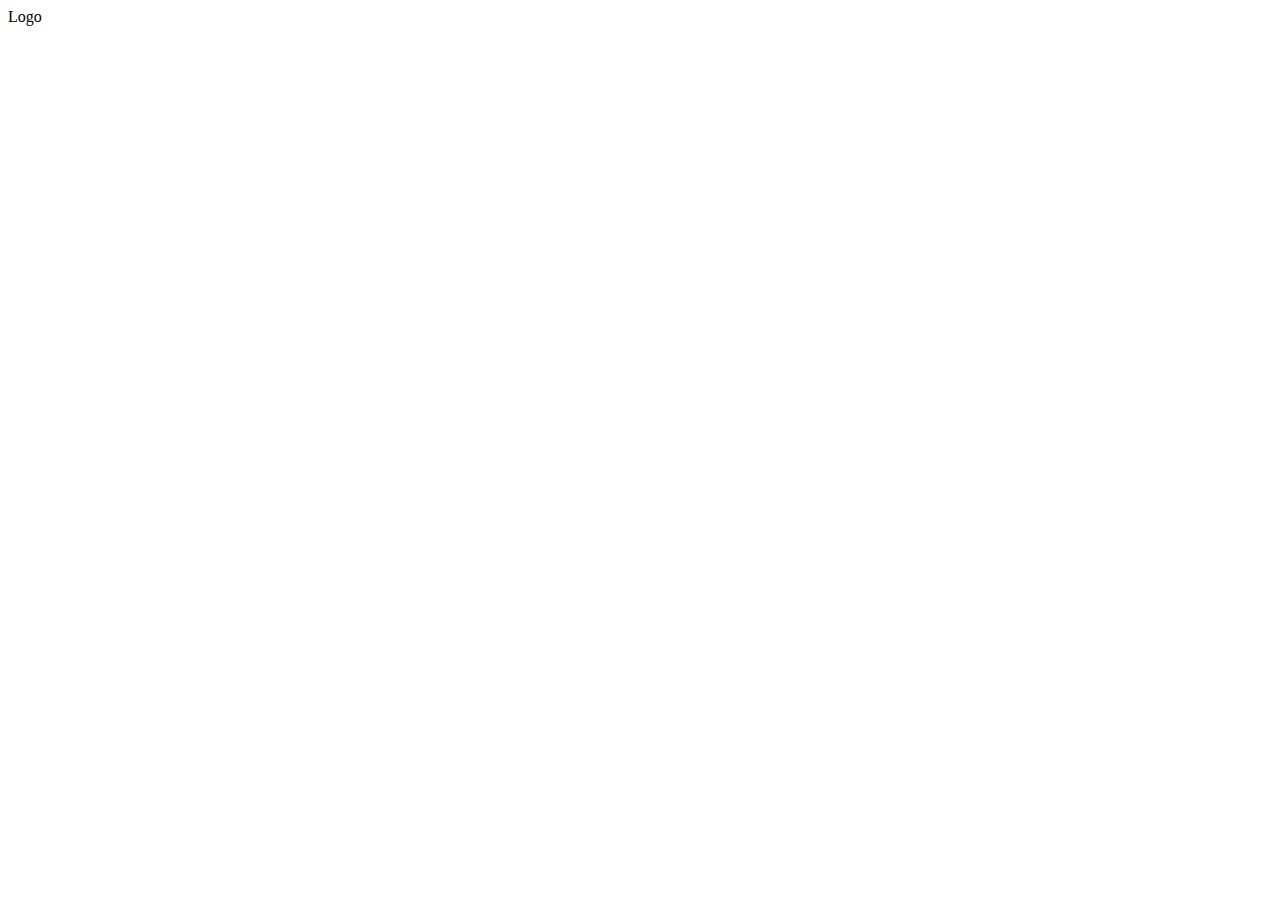
==== index.html @ 71d2db94 "first commit" ====
<!DOCTYPE html>
<html lang="en">
  <head>
    <meta charset="UTF-8" />
    <meta name="viewport" content="width=device-width, initial-scale=1.0" />
    <title>Space</title>
    <link rel="stylesheet" href="style.css" />
  </head>
  <body>
    <main>
      <nav><div>Logo</div></nav>
    </main>
  </body>
  <footer></footer>
</html>
---- style.css ----
* {
  padding: 0;
  box-sizing: border-box;
}
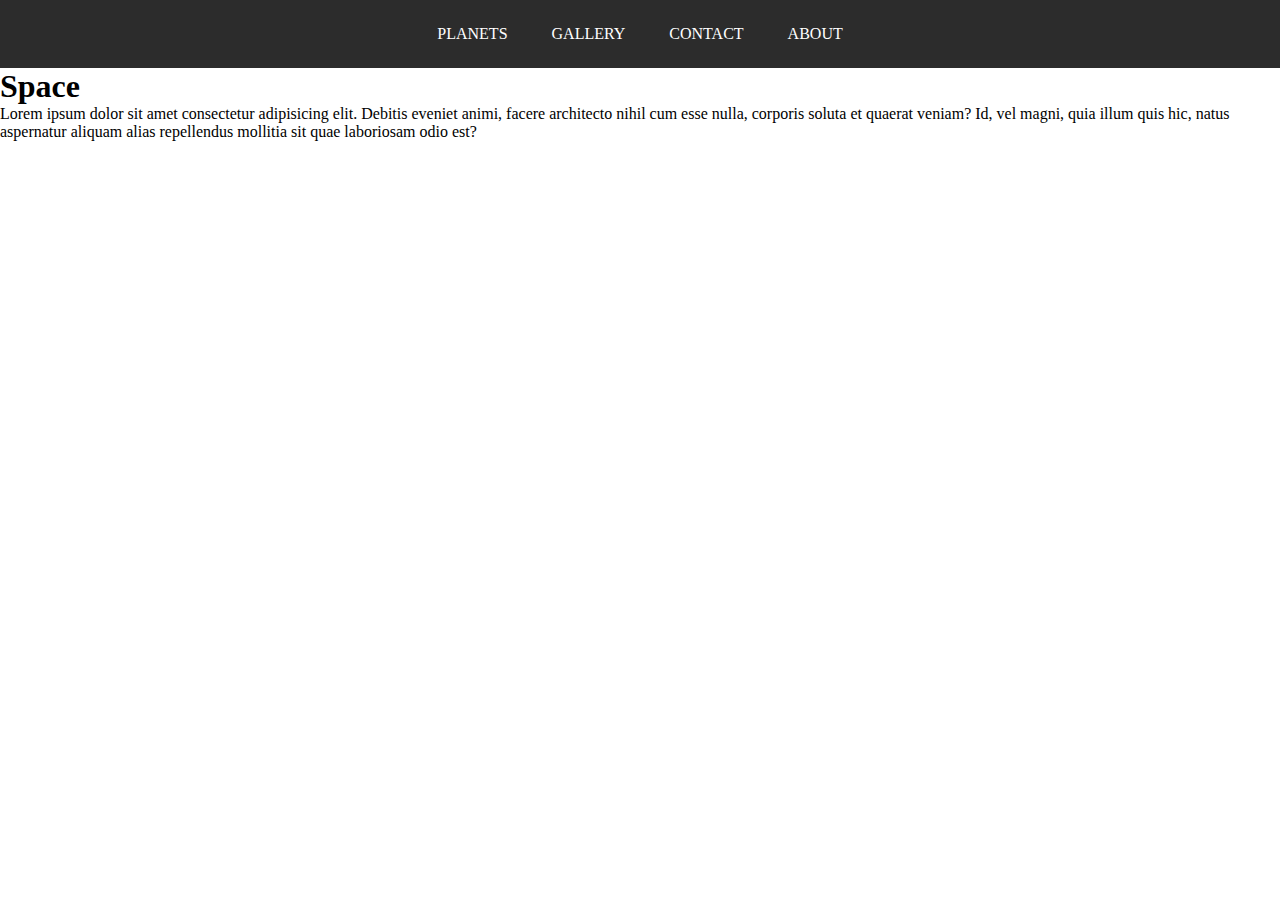
==== commit 7da9330c: "updates" ====
--- a/index.html
+++ b/index.html
@@ -7,8 +7,23 @@
     <link rel="stylesheet" href="style.css" />
   </head>
   <body>
+    <nav class="navbar">
+      <ul>
+        <li><a href="">Planets</a></li>
+        <li><a href="">Gallery</a></li>
+        <li><a href="">Contact</a></li>
+        <li><a href="">About</a></li>
+      </ul>
+    </nav>
+
     <main>
-      <nav><div>Logo</div></nav>
+      <h1>Space</h1>
+      <p>
+        Lorem ipsum dolor sit amet consectetur adipisicing elit. Debitis eveniet
+        animi, facere architecto nihil cum esse nulla, corporis soluta et
+        quaerat veniam? Id, vel magni, quia illum quis hic, natus aspernatur
+        aliquam alias repellendus mollitia sit quae laboriosam odio est?
+      </p>
     </main>
   </body>
   <footer></footer>
--- a/style.css
+++ b/style.css
@@ -1,4 +1,29 @@
 * {
   padding: 0;
+  margin: 0;
   box-sizing: border-box;
 }
+
+.navbar ul {
+  list-style-type: none;
+  background-color: rgb(44, 44, 44);
+  text-align: center;
+}
+
+.navbar a {
+  color: white;
+  text-decoration: none;
+  width: 100%;
+  display: block;
+  padding: 25px 20px;
+  text-align: center;
+  text-transform: uppercase;
+}
+
+.navbar li {
+  display: inline-block;
+}
+
+.navbar a:hover {
+  background-color: lawngreen;
+}
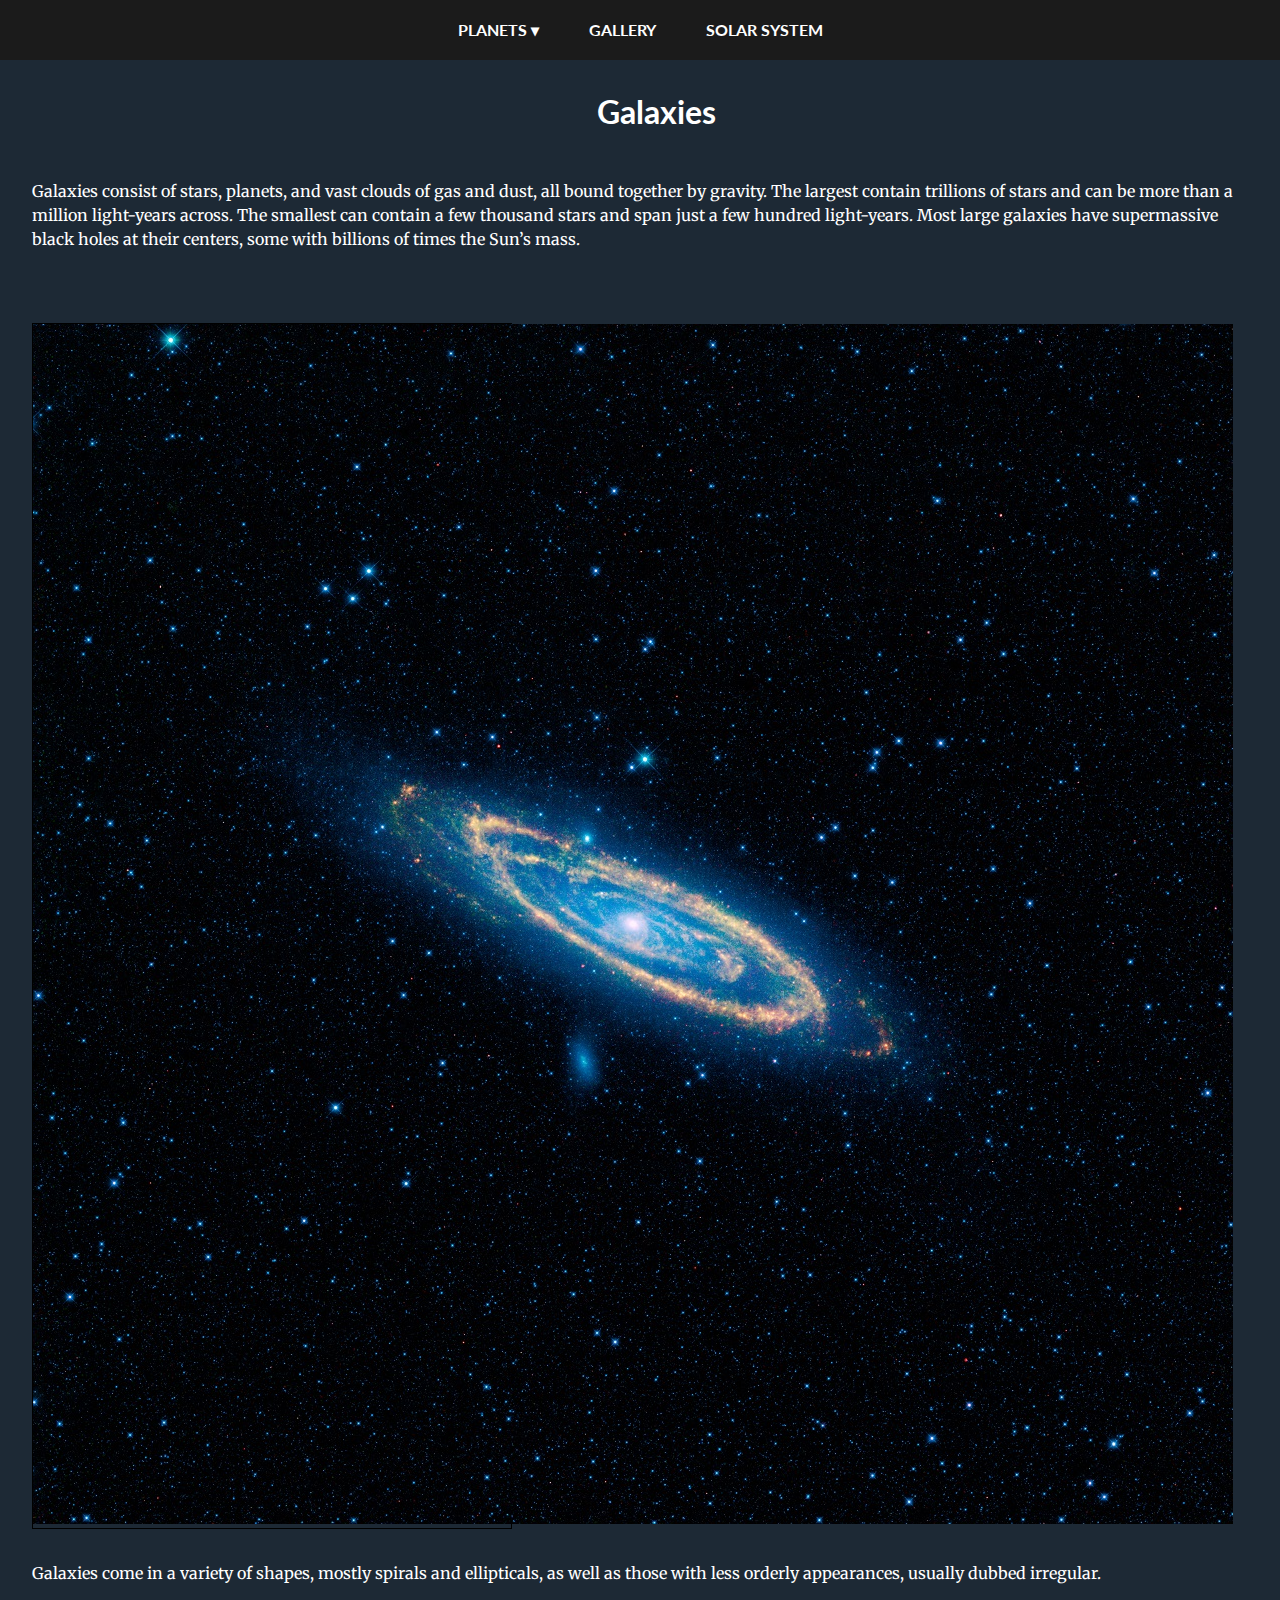
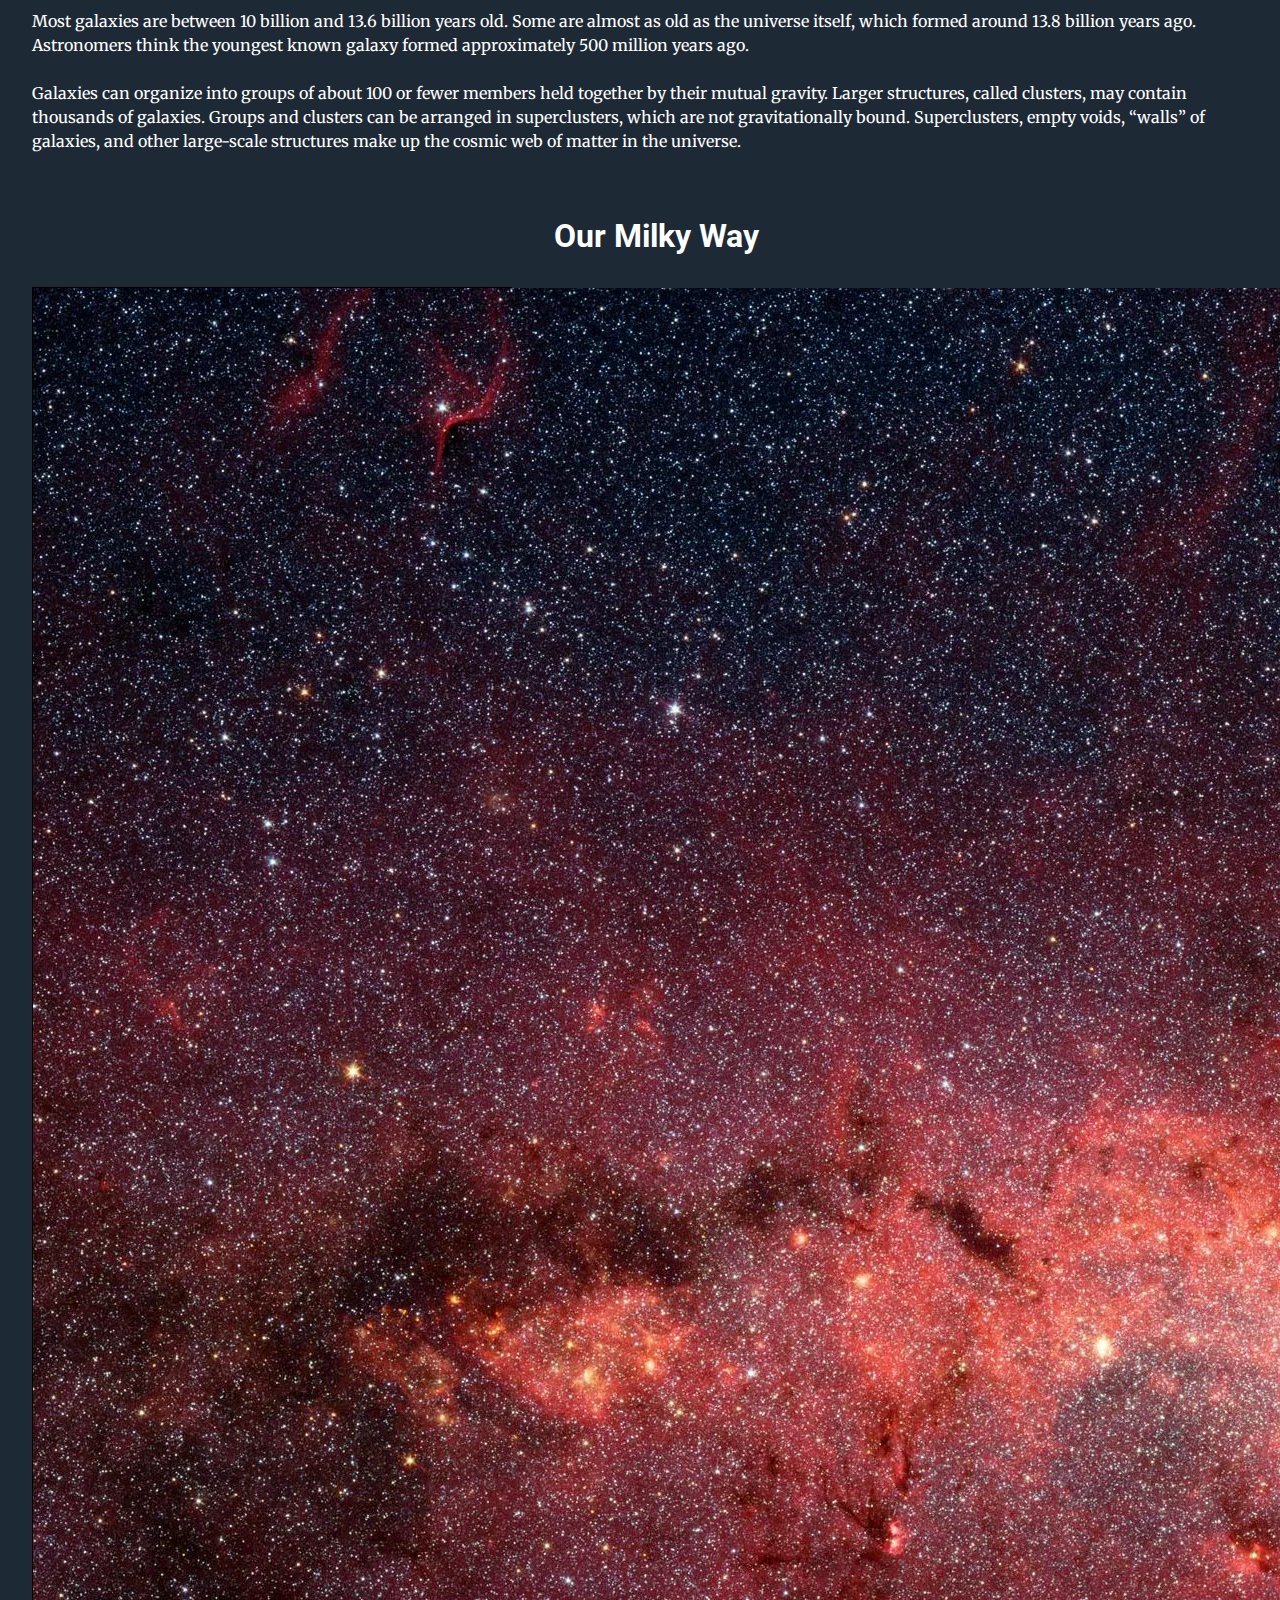
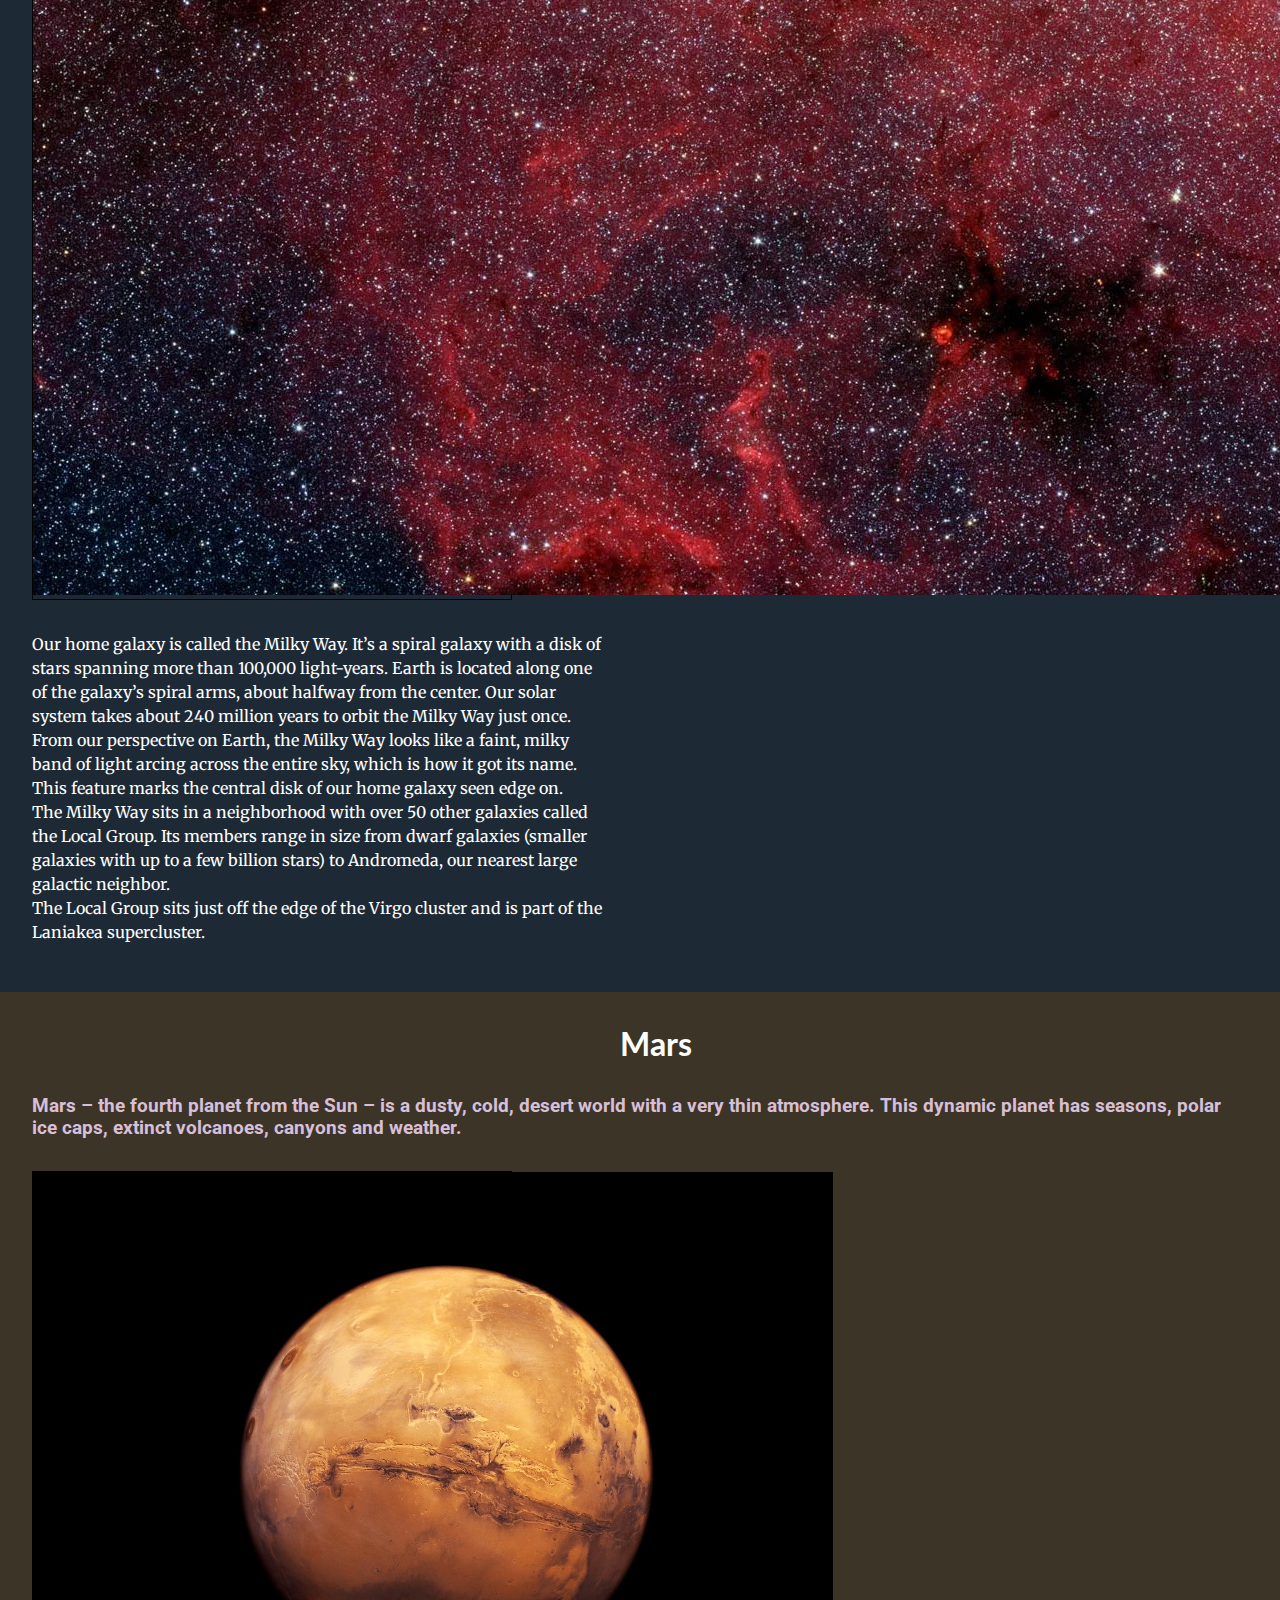
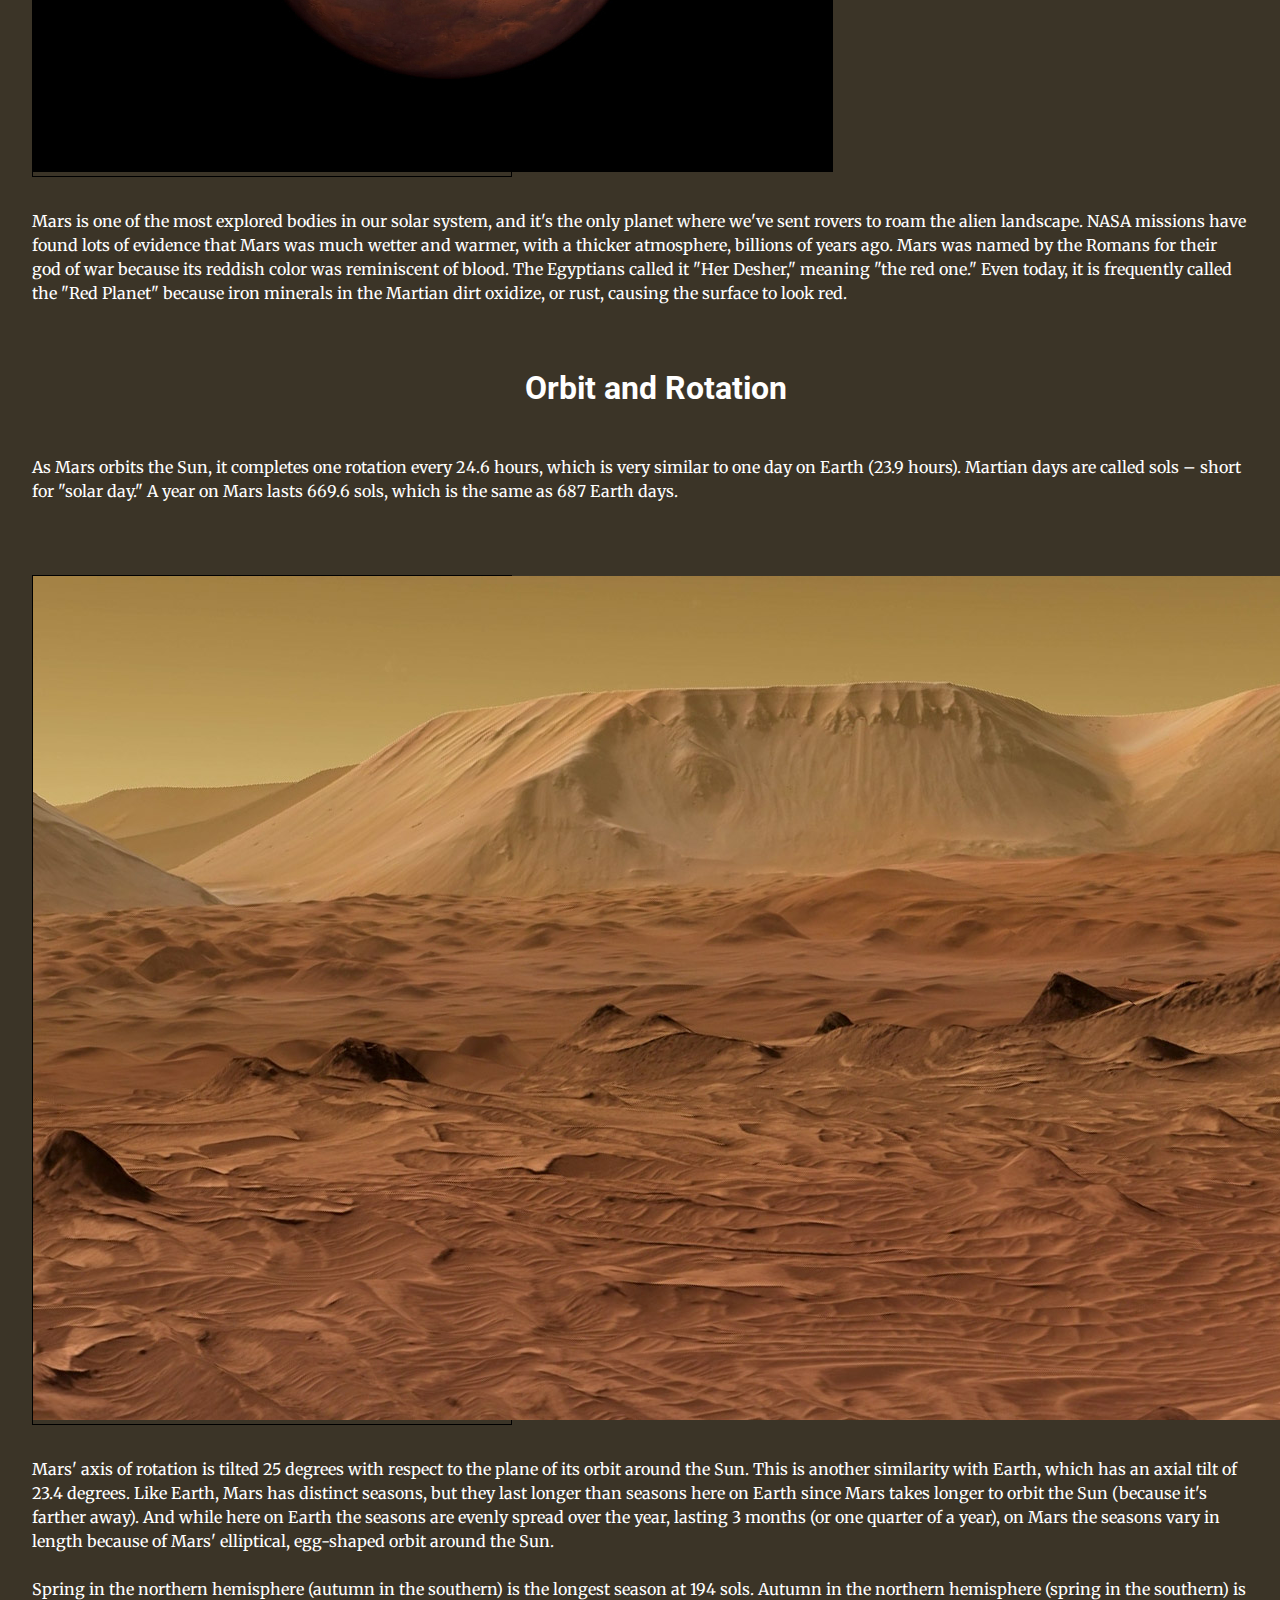
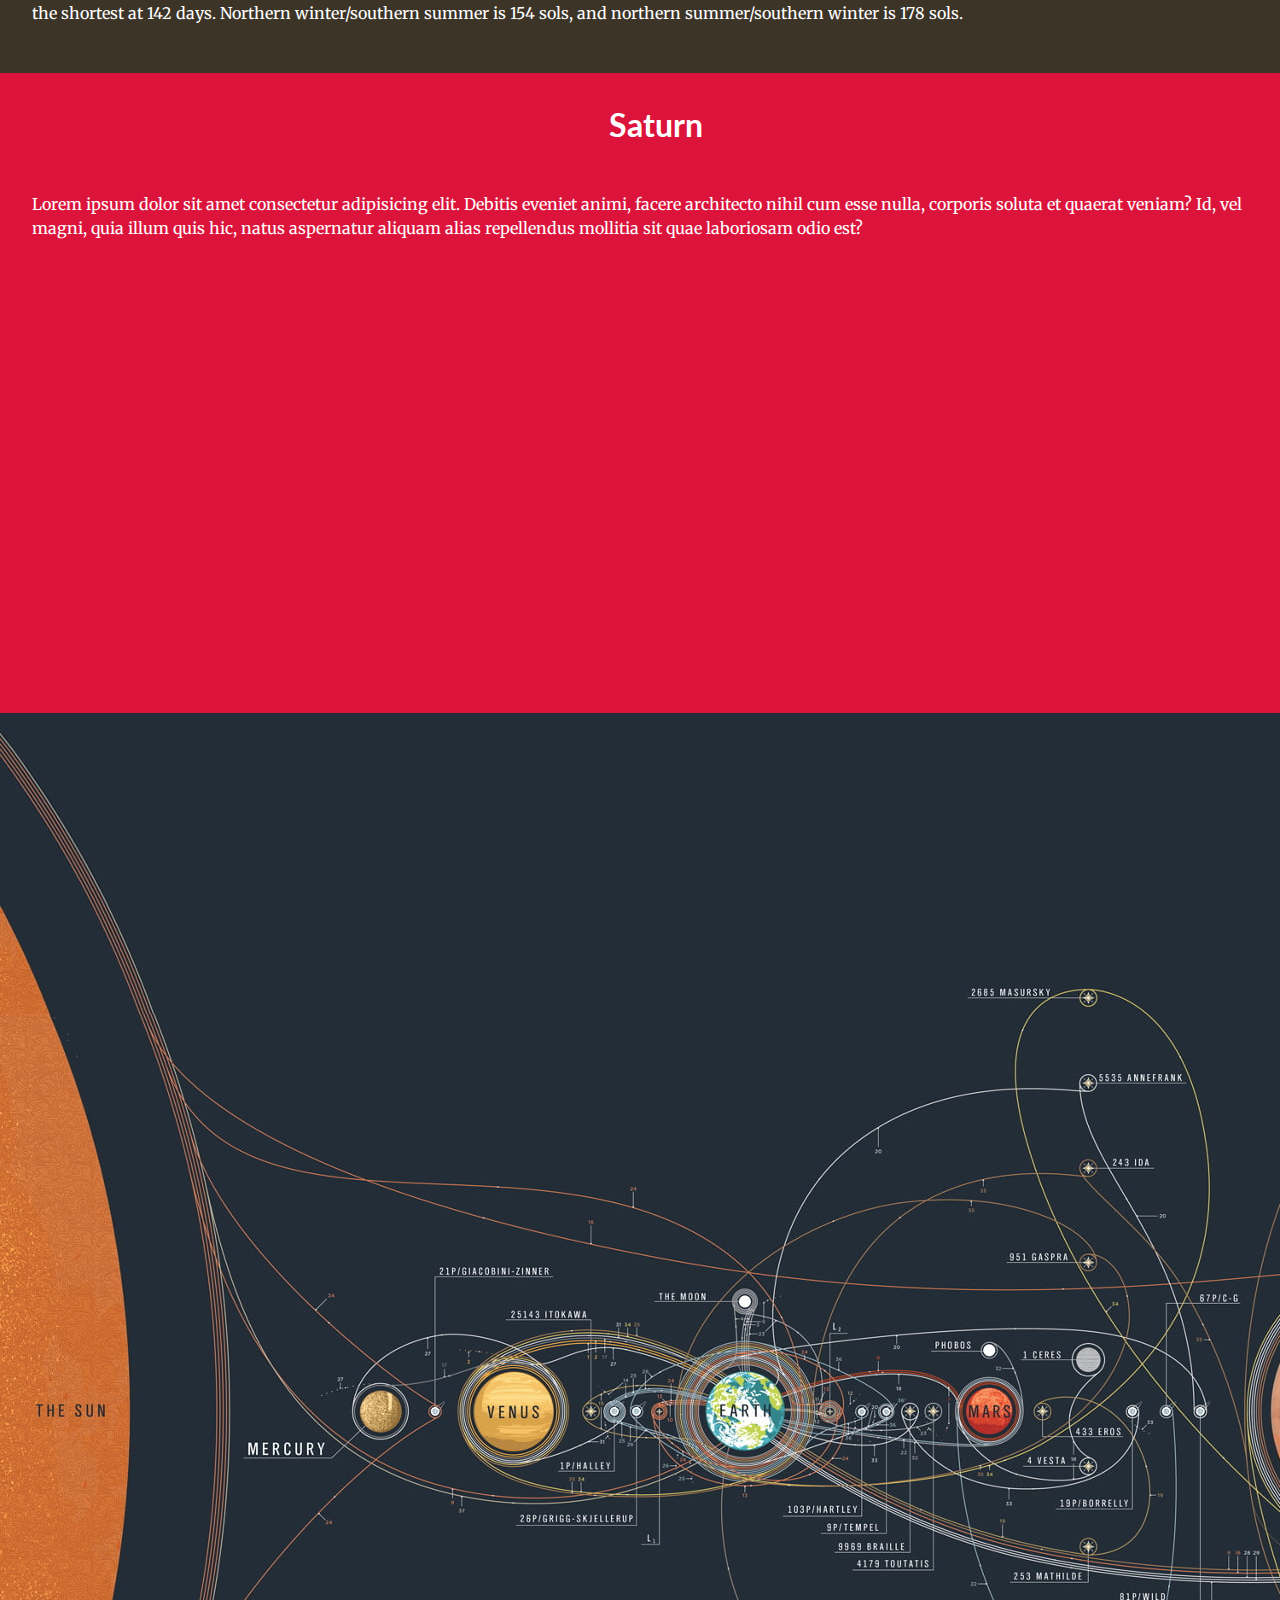
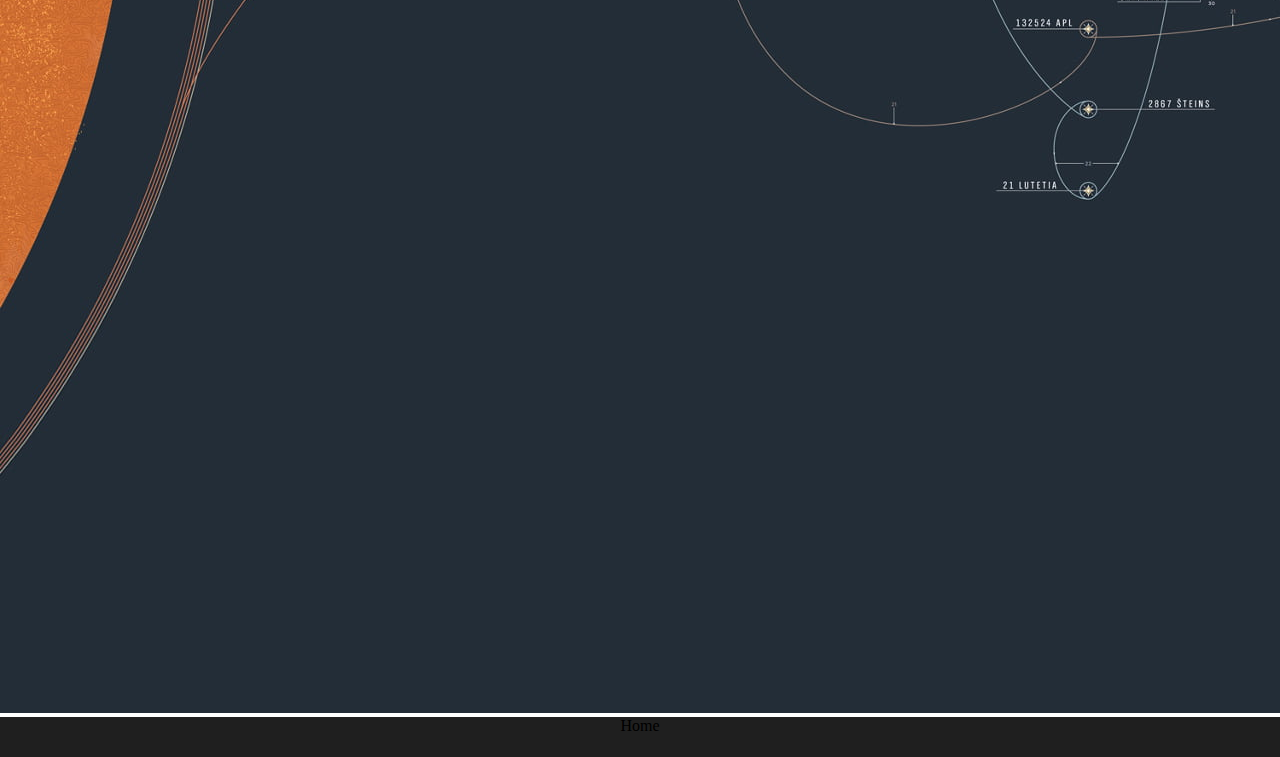
==== commit bba0628c: "big update" ====
--- a/index.html
+++ b/index.html
@@ -4,27 +4,172 @@
     <meta charset="UTF-8" />
     <meta name="viewport" content="width=device-width, initial-scale=1.0" />
     <title>Space</title>
+    <link
+      rel="icon"
+      type="image/x-icon"
+      href="/images/icons8-ringed-planet-32.png"
+    />
+    <link rel="preconnect" href="https://fonts.googleapis.com" />
+    <link rel="preconnect" href="https://fonts.gstatic.com" crossorigin />
+    <link
+      href="https://fonts.googleapis.com/css2?family=Lato:wght@700&display=swap"
+      rel="stylesheet"
+    />
+    <link rel="preconnect" href="https://fonts.googleapis.com" />
+    <link rel="preconnect" href="https://fonts.gstatic.com" crossorigin />
+    <link
+      href="https://fonts.googleapis.com/css2?family=Merriweather&display=swap"
+      rel="stylesheet"
+    />
+    <link rel="preconnect" href="https://fonts.googleapis.com" />
+    <link rel="preconnect" href="https://fonts.gstatic.com" crossorigin />
+    <link
+      href="https://fonts.googleapis.com/css2?family=Roboto:wght@400;700&display=swap"
+      rel="stylesheet"
+    />
     <link rel="stylesheet" href="style.css" />
   </head>
   <body>
-    <nav class="navbar">
-      <ul>
-        <li><a href="">Planets</a></li>
-        <li><a href="">Gallery</a></li>
-        <li><a href="">Contact</a></li>
-        <li><a href="">About</a></li>
-      </ul>
-    </nav>
+    <main>
+      <nav>
+        <ul>
+          <li>
+            <a href="#">PLANETS ▾</a>
+            <ul class="dropdown">
+              <li><a href="#front">Mars</a></li>
+              <li><a href="#saturn">Saturn</a></li>
+              <li><a href="#">Neptune</a></li>
+              <li><a href="#">Jupiter</a></li>
+            </ul>
+          </li>
+          <li><a href="gallery.html">GALLERY</a></li>
+          <li><a href="#solar">SOLAR SYSTEM</a></li>
+        </ul>
+      </nav>
 
-    <main>
-      <h1>Space</h1>
-      <p>
-        Lorem ipsum dolor sit amet consectetur adipisicing elit. Debitis eveniet
-        animi, facere architecto nihil cum esse nulla, corporis soluta et
-        quaerat veniam? Id, vel magni, quia illum quis hic, natus aspernatur
-        aliquam alias repellendus mollitia sit quae laboriosam odio est?
-      </p>
+      <section id="front">
+        <h1>Galaxies</h1>
+        <div class="galaxies">
+          <p>
+            Galaxies consist of stars, planets, and vast clouds of gas and dust,
+            all bound together by gravity. The largest contain trillions of
+            stars and can be more than a million light-years across. The
+            smallest can contain a few thousand stars and span just a few
+            hundred light-years. Most large galaxies have supermassive black
+            holes at their centers, some with billions of times the Sun’s
+            mass.<br /><br />
+          </p>
+
+          <div class="smallpictures">
+            <img src="./images/galaxy2.jpg" alt="galaxy" />
+          </div>
+          <p>
+            Galaxies come in a variety of shapes, mostly spirals and
+            ellipticals, as well as those with less orderly appearances, usually
+            dubbed irregular.
+            <br /><br />
+            Most galaxies are between 10 billion and 13.6 billion years old.
+            Some are almost as old as the universe itself, which formed around
+            13.8 billion years ago. Astronomers think the youngest known galaxy
+            formed approximately 500 million years ago.<br /><br />
+            Galaxies can organize into groups of about 100 or fewer members held
+            together by their mutual gravity. Larger structures, called
+            clusters, may contain thousands of galaxies. Groups and clusters can
+            be arranged in superclusters, which are not gravitationally bound.
+            Superclusters, empty voids, “walls” of galaxies, and other
+            large-scale structures make up the cosmic web of matter in the
+            universe.
+          </p>
+          <h2>Our Milky Way</h2>
+          <div class="smallpictures">
+            <img src="./images/milkyway.jpeg" alt="milkyway" />
+          </div>
+          <div class="milkyway">
+            <p>
+              Our home galaxy is called the Milky Way. It’s a spiral galaxy with
+              a disk of stars spanning more than 100,000 light-years. Earth is
+              located along one of the galaxy’s spiral arms, about halfway from
+              the center. Our solar system takes about 240 million years to
+              orbit the Milky Way just once.<br />From our perspective on Earth,
+              the Milky Way looks like a faint, milky band of light arcing
+              across the entire sky, which is how it got its name. This feature
+              marks the central disk of our home galaxy seen edge on. <br />The
+              Milky Way sits in a neighborhood with over 50 other galaxies
+              called the Local Group. Its members range in size from dwarf
+              galaxies (smaller galaxies with up to a few billion stars) to
+              Andromeda, our nearest large galactic neighbor. <br />The Local
+              Group sits just off the edge of the Virgo cluster and is part of
+              the Laniakea supercluster.
+            </p>
+          </div>
+        </div>
+      </section>
+      <section id="mars">
+        <h1>Mars</h1>
+        <h3>
+          <span id="marsspan">
+            Mars – the fourth planet from the Sun – is a dusty, cold, desert
+            world with a very thin atmosphere. This dynamic planet has seasons,
+            polar ice caps, extinct volcanoes, canyons and weather.</span
+          >
+        </h3>
+        <div class="smallpictures">
+          <img src="./images/mars2.jpg" alt="planet mars" />
+        </div>
+        <p>
+          Mars is one of the most explored bodies in our solar system, and it's
+          the only planet where we've sent rovers to roam the alien landscape.
+          NASA missions have found lots of evidence that Mars was much wetter
+          and warmer, with a thicker atmosphere, billions of years ago. Mars was
+          named by the Romans for their god of war because its reddish color was
+          reminiscent of blood. The Egyptians called it "Her Desher," meaning
+          "the red one." Even today, it is frequently called the "Red Planet"
+          because iron minerals in the Martian dirt oxidize, or rust, causing
+          the surface to look red.
+        </p>
+
+        <h2>Orbit and Rotation</h2>
+        <p>
+          As Mars orbits the Sun, it completes one rotation every 24.6 hours,
+          which is very similar to one day on Earth (23.9 hours). Martian days
+          are called sols – short for "solar day." A year on Mars lasts 669.6
+          sols, which is the same as 687 Earth days. <br /><br />
+        </p>
+
+        <div class="smallpictures">
+          <img src="./images/mars.jpg" alt="mars" />
+        </div>
+        <p>
+          Mars' axis of rotation is tilted 25 degrees with respect to the plane
+          of its orbit around the Sun. This is another similarity with Earth,
+          which has an axial tilt of 23.4 degrees. Like Earth, Mars has distinct
+          seasons, but they last longer than seasons here on Earth since Mars
+          takes longer to orbit the Sun (because it's farther away). And while
+          here on Earth the seasons are evenly spread over the year, lasting 3
+          months (or one quarter of a year), on Mars the seasons vary in length
+          because of Mars' elliptical, egg-shaped orbit around the Sun.
+          <br /><br />Spring in the northern hemisphere (autumn in the southern)
+          is the longest season at 194 sols. Autumn in the northern hemisphere
+          (spring in the southern) is the shortest at 142 days. Northern
+          winter/southern summer is 154 sols, and northern summer/southern
+          winter is 178 sols.
+        </p>
+      </section>
+      <section id="saturn">
+        <h1>Saturn</h1>
+        <p>
+          Lorem ipsum dolor sit amet consectetur adipisicing elit. Debitis
+          eveniet animi, facere architecto nihil cum esse nulla, corporis soluta
+          et quaerat veniam? Id, vel magni, quia illum quis hic, natus
+          aspernatur aliquam alias repellendus mollitia sit quae laboriosam odio
+          est?
+        </p>
+      </section>
+
+      <section id="solar">
+        <img src="./images/solar-system.jpg" alt="solar system" />
+      </section>
     </main>
   </body>
-  <footer></footer>
+  <footer>Home</footer>
 </html>
--- a/style.css
+++ b/style.css
@@ -4,26 +4,207 @@
   box-sizing: border-box;
 }
 
-.navbar ul {
-  list-style-type: none;
-  background-color: rgb(44, 44, 44);
-  text-align: center;
-}
-
-.navbar a {
+body {
+  min-height: 100svh;
+  max-width: 100%;
+}
+
+main {
+  display: flex;
+  flex-direction: column;
+}
+
+h1 {
   color: white;
+  padding: 2rem 0 2rem 2rem;
+  font-family: "Lato", sans-serif;
+  font-weight: 700;
+  font-style: normal;
+  font-size: 2rem;
+  text-align: center;
+}
+
+h2 {
+  color: white;
+  padding: 1rem 0 2rem 2rem;
+  font-family: "Roboto", serif;
+  font-weight: 700;
+  font-style: normal;
+  font-size: 2rem;
+  text-align: center;
+}
+
+h3 {
+  padding: 0 2rem 2rem 2rem;
+  font-family: "Roboto", serif;
+  font-weight: 700;
+  font-style: normal;
+  color: rgb(180, 207, 207);
+}
+
+p {
+  color: white;
+  padding: 1rem 2rem 3rem 2rem;
+  font-family: "Merriweather", serif;
+  font-weight: 400;
+  font-style: normal;
+  font-size: 1rem;
+
+  line-height: 1.5rem;
+  /* max-width: 90vw; */
+}
+
+.smallpictures {
+  margin: 0rem 2rem 1rem 2rem;
+  border: 1px solid black;
+  max-width: 30em;
+}
+
+.gallery-img {
+  margin-bottom: 1rem;
+  margin-inline: auto;
+  max-width: 20em;
+  border-radius: 5px;
+}
+
+#gallery-css {
+  /* margin: 0rem 2rem 1rem 2rem; */
+  background-color: rgb(21, 51, 65);
+  display: flex;
+  flex-direction: column;
+  justify-content: center;
+}
+
+/* -- CLASS PARAGRAPHS -- */
+
+.galaxies {
+  /* margin: 0rem 2rem 1rem 2rem; */
+
+  width: 100%;
+  height: auto;
+}
+
+.milkyway {
+  max-width: 40em;
+}
+
+/* -- NAVIGATION BAR -- */
+
+ul {
+  list-style: none;
+  display: flex;
+  /* flex-wrap: wrap; */
+  justify-content: center;
+  background: #1b1b1b;
+}
+
+ul li {
+  display: block;
+  /* justify-content: center;
+  flex-direction: row; */
+  position: relative;
+}
+
+ul li a {
+  display: block;
+  padding: 20px 25px;
+  color: #fff;
   text-decoration: none;
-  width: 100%;
-  display: block;
-  padding: 25px 20px;
-  text-align: center;
-  text-transform: uppercase;
-}
-
-.navbar li {
-  display: inline-block;
-}
-
-.navbar a:hover {
-  background-color: lawngreen;
-}
+  text-align: center;
+  font-size: 1rem;
+  font-family: "Lato", sans-serif;
+  font-weight: 700;
+  font-style: normal;
+}
+
+ul li ul.dropdown li {
+  display: block;
+}
+
+ul li ul.dropdown {
+  width: 100%;
+  background: #1b1b1b;
+  position: absolute;
+  z-index: 999;
+  display: none;
+}
+
+ul li a:hover {
+  background: #833f42;
+}
+
+ul li:hover ul.dropdown {
+  display: block;
+}
+
+/* -- SECTIONS -- */
+
+#front {
+  /* background-image: url("images/pexels-rajesh.jpg"); */
+  background-color: rgb(29, 41, 53);
+  min-height: 55rem;
+  /* width: 100%; */
+  background-position: center;
+  background-size: cover;
+  background-repeat: no-repeat;
+}
+
+#mars {
+  min-height: 50em;
+
+  /* background-image: url("images/abstract-geometric.jpg");
+  background-position: center center;
+  background-size: cover;
+  background-repeat: repeat; */
+
+  /* background-size: cover; */
+  background-color: rgb(59, 52, 39);
+}
+
+#saturn {
+  min-height: 40rem;
+  background-color: crimson;
+}
+
+#gallery {
+  min-height: 50em;
+
+  /* background-image: url("images/abstract-geometric.jpg");
+  background-position: center center;
+  background-size: cover;
+  background-repeat: repeat; */
+
+  /* background-size: cover; */
+  background-color: rgb(21, 51, 65);
+}
+
+#orbit {
+  margin: 2rem 0 0 0;
+}
+
+/* #solar {
+  width: 100%;
+  height: 100%;
+} */
+
+/* img {
+  width: 100%;
+  height: auto;
+  vertical-align: bottom;
+} */
+
+#marsspan {
+  color: thistle;
+}
+
+#rotation {
+  color: rgb(39, 39, 39);
+}
+
+footer {
+  margin-top: auto;
+  width: 100%;
+  height: 2.5rem;
+  background-color: rgb(31, 31, 31);
+  text-align: center;
+}
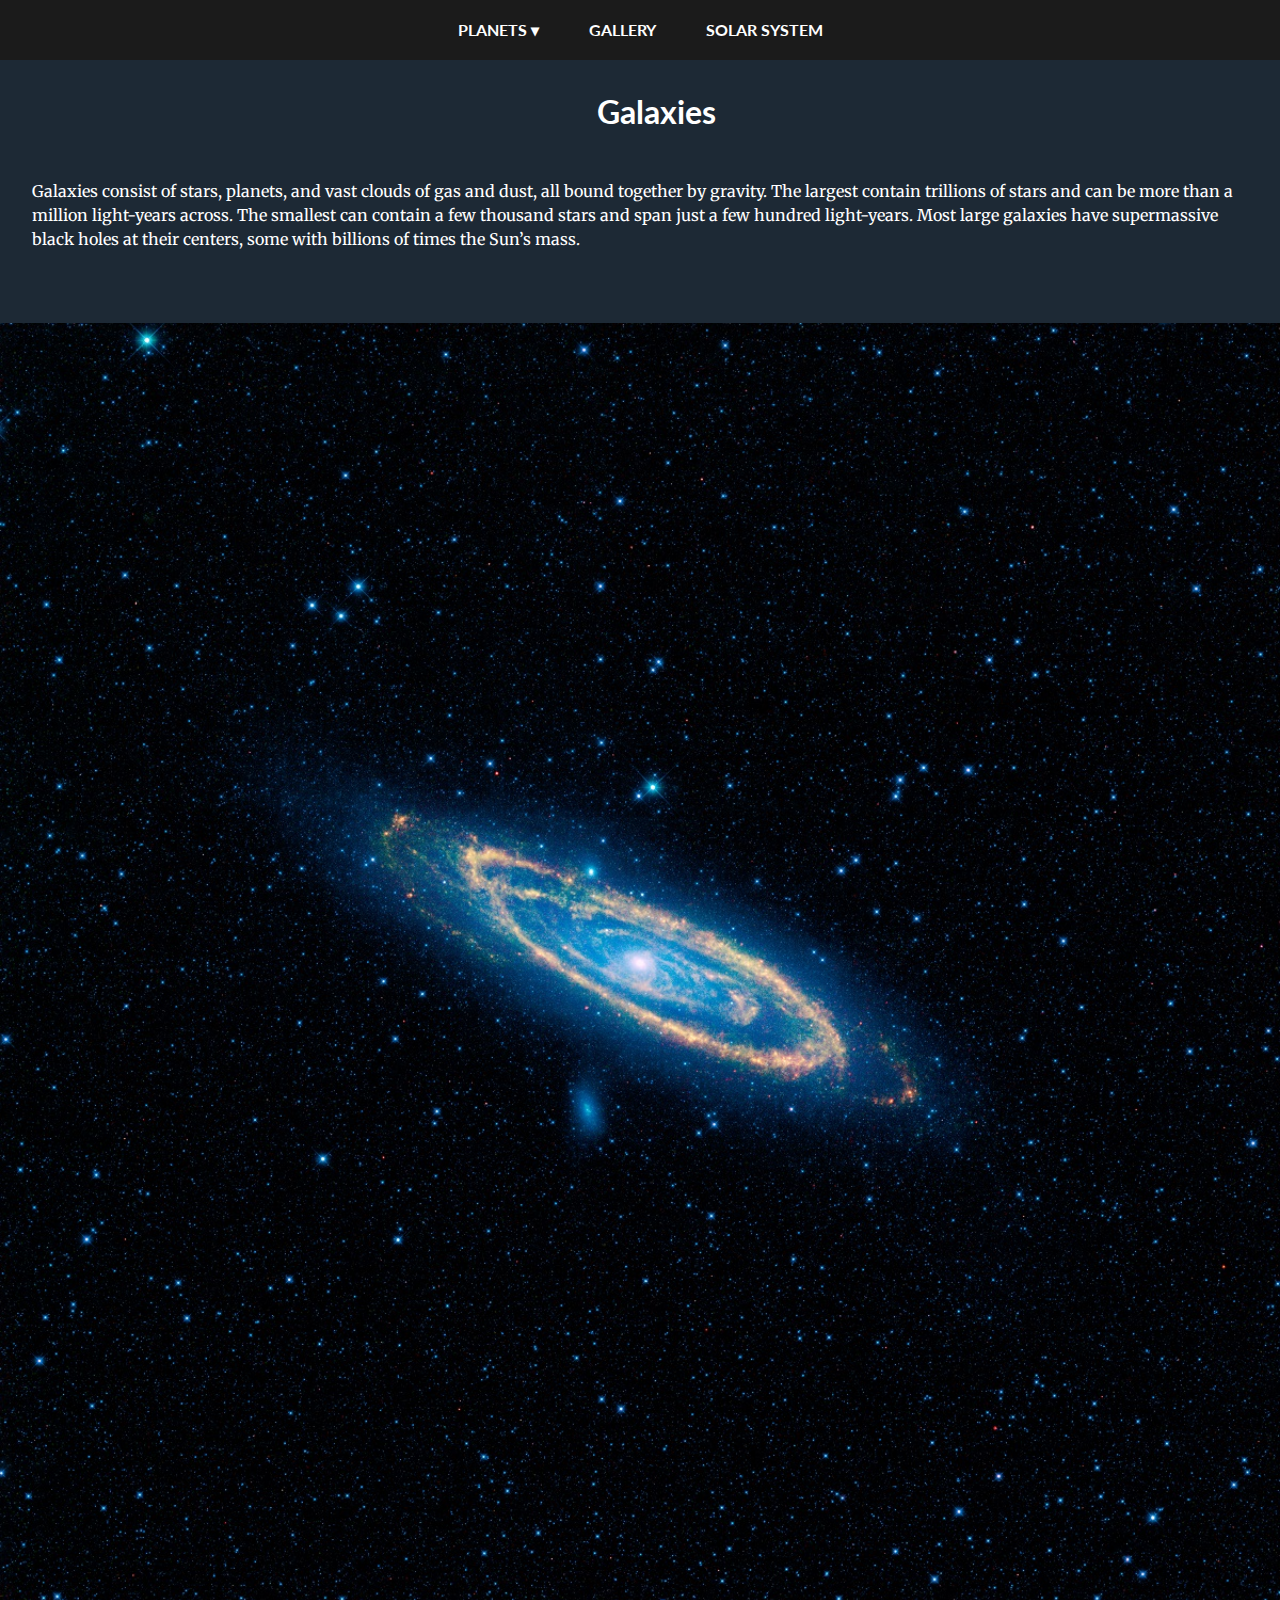
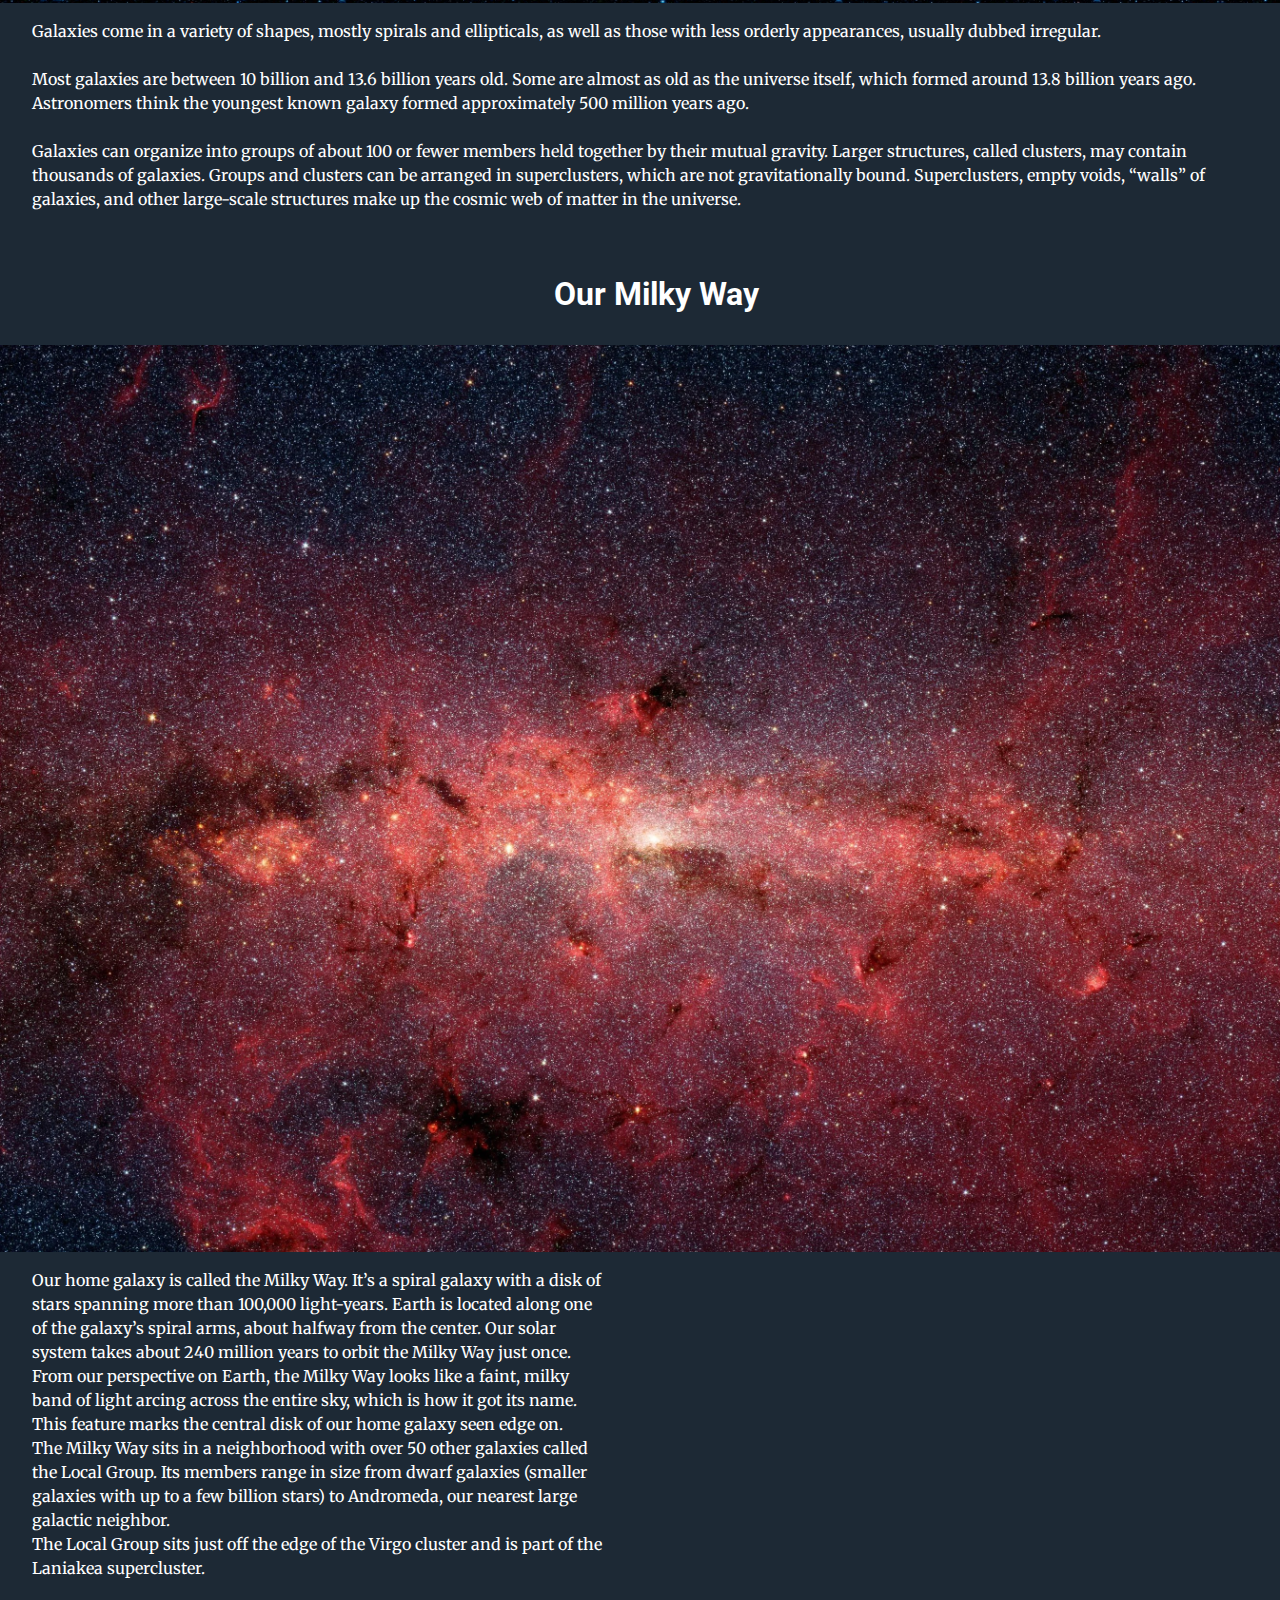
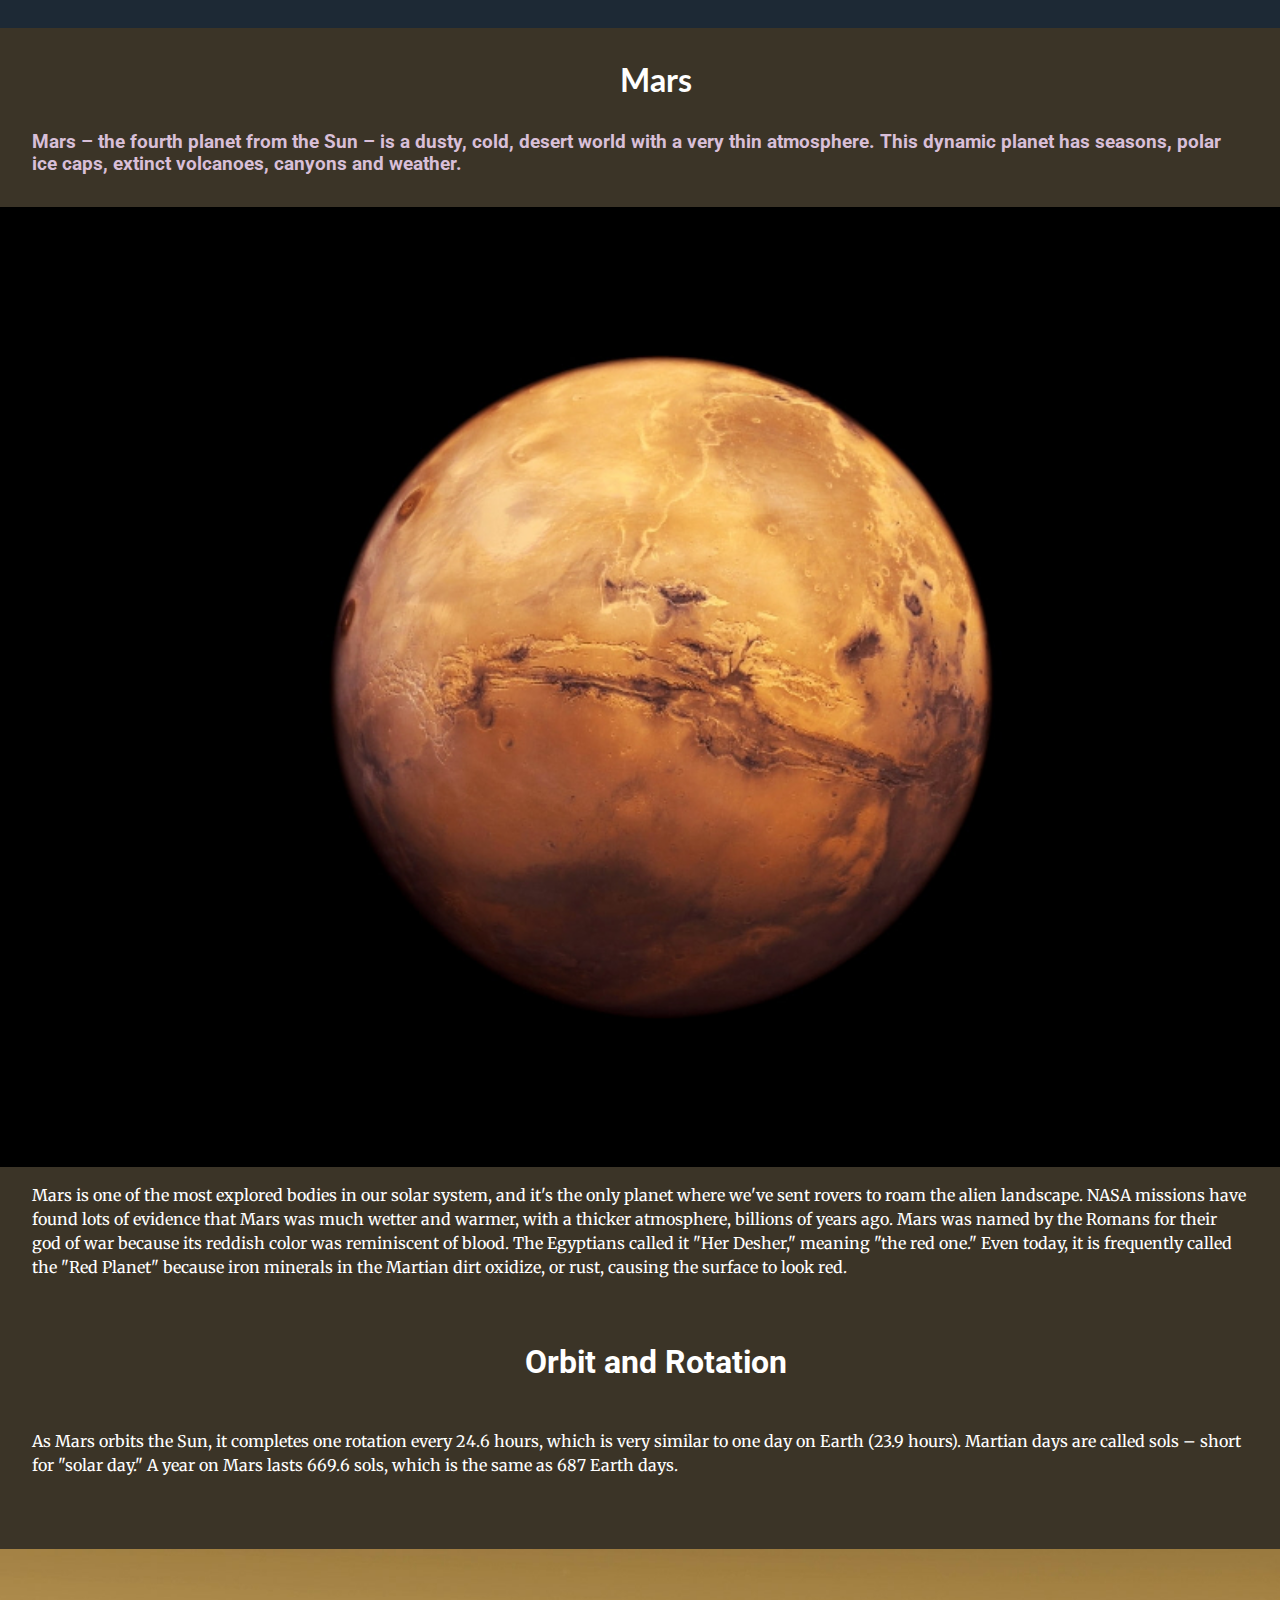
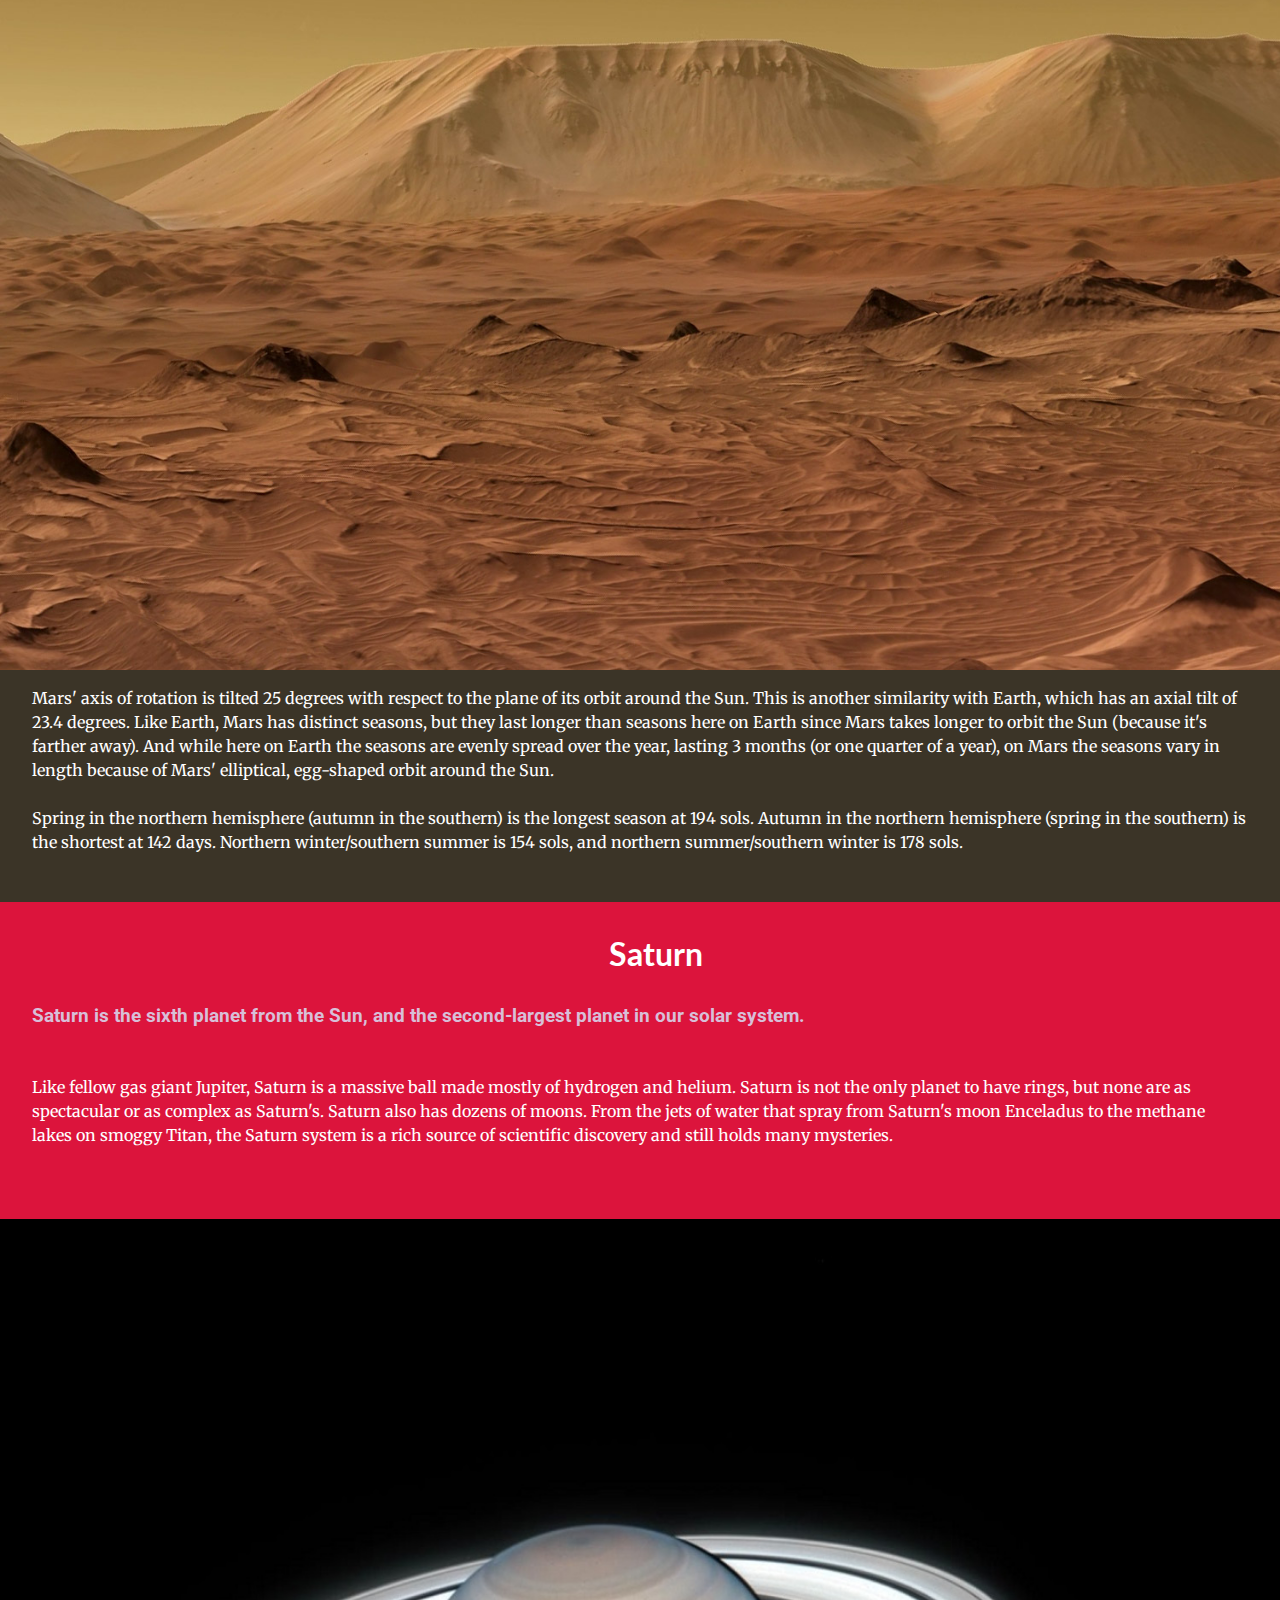
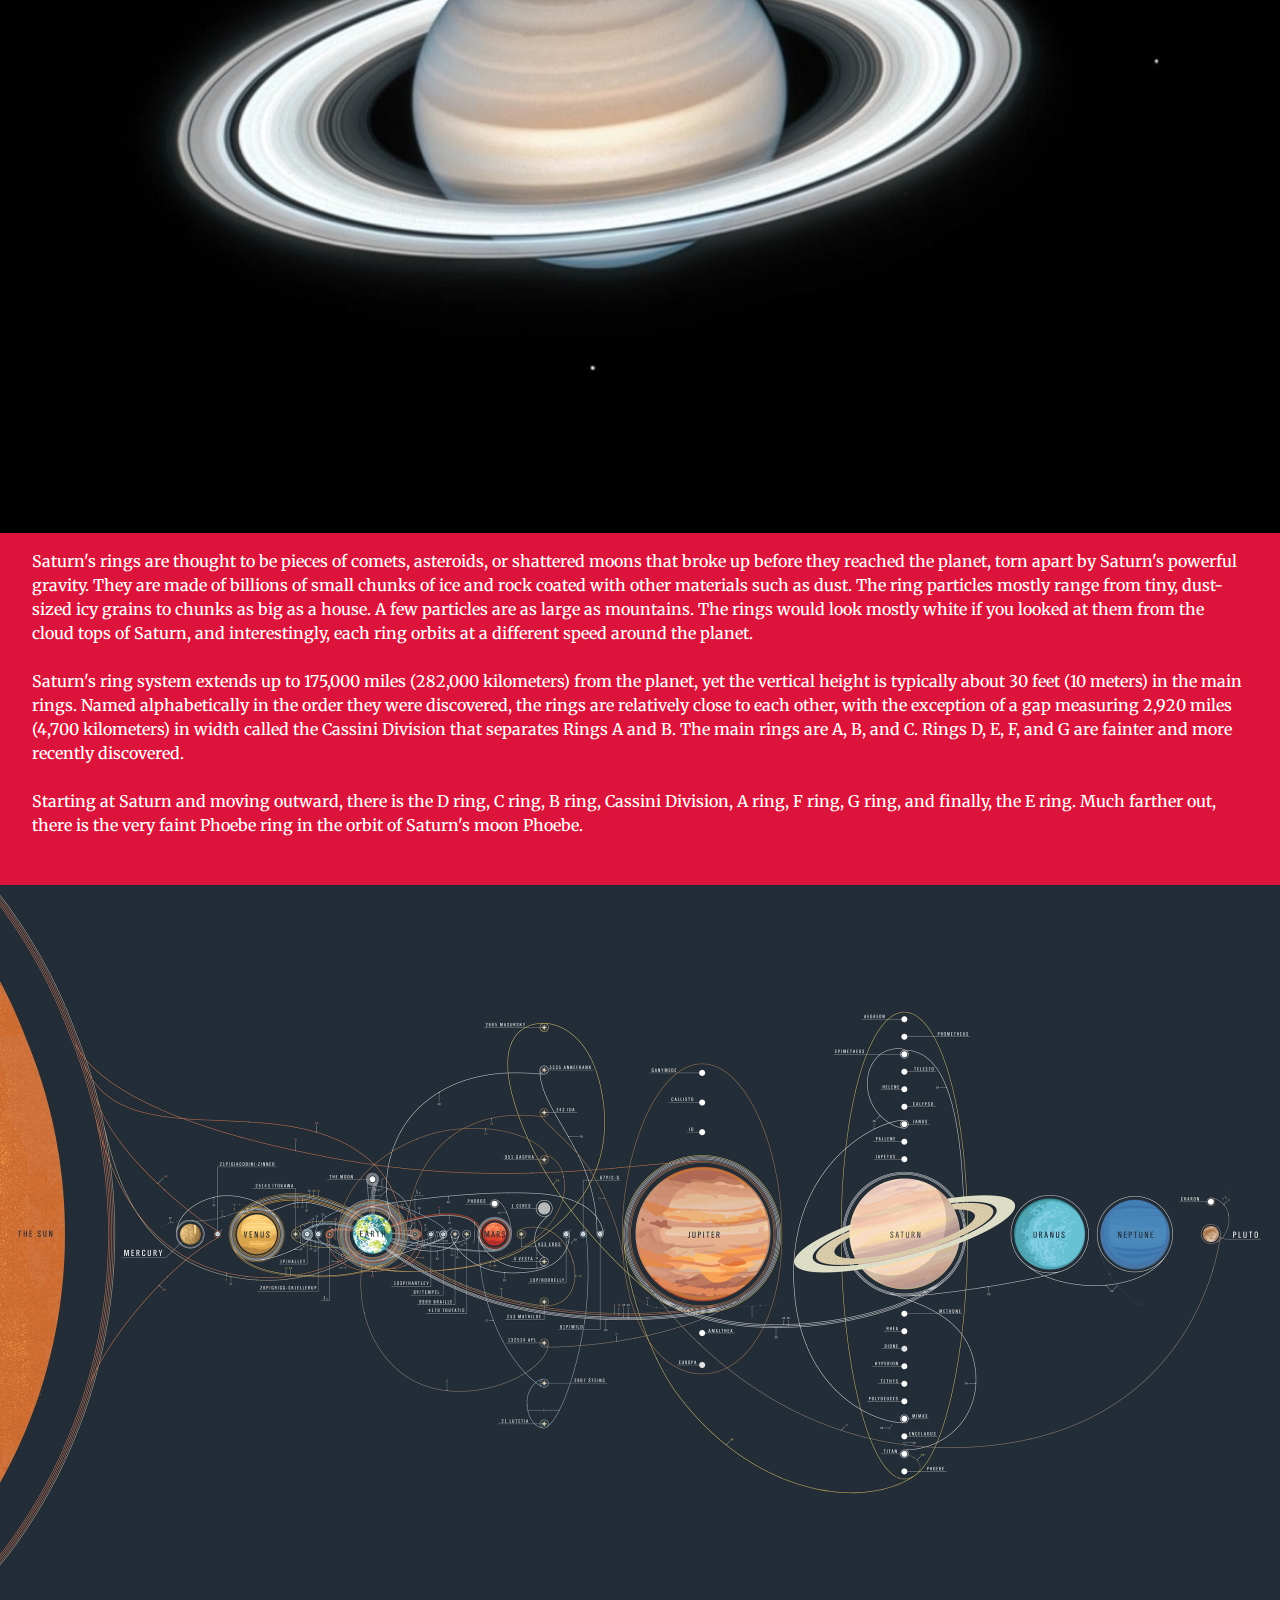
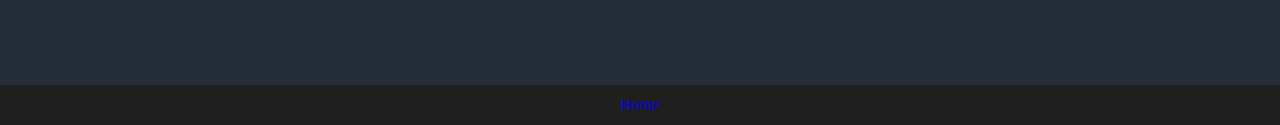
==== commit c42fada1: "css" ====
--- a/index.html
+++ b/index.html
@@ -136,8 +136,8 @@
           sols, which is the same as 687 Earth days. <br /><br />
         </p>
 
-        <div class="smallpictures">
-          <img src="./images/mars.jpg" alt="mars" />
+        <div>
+          <img id="smallpictures" src="./images/mars.jpg" alt="mars" />
         </div>
         <p>
           Mars' axis of rotation is tilted 25 degrees with respect to the plane
@@ -157,12 +157,44 @@
       </section>
       <section id="saturn">
         <h1>Saturn</h1>
-        <p>
-          Lorem ipsum dolor sit amet consectetur adipisicing elit. Debitis
-          eveniet animi, facere architecto nihil cum esse nulla, corporis soluta
-          et quaerat veniam? Id, vel magni, quia illum quis hic, natus
-          aspernatur aliquam alias repellendus mollitia sit quae laboriosam odio
-          est?
+        <h3>
+          <span id="marsspan"
+            >Saturn is the sixth planet from the Sun, and the second-largest
+            planet in our solar system.</span
+          >
+        </h3>
+        <p>
+          Like fellow gas giant Jupiter, Saturn is a massive ball made mostly of
+          hydrogen and helium. Saturn is not the only planet to have rings, but
+          none are as spectacular or as complex as Saturn's. Saturn also has
+          dozens of moons. From the jets of water that spray from Saturn's moon
+          Enceladus to the methane lakes on smoggy Titan, the Saturn system is a
+          rich source of scientific discovery and still holds many mysteries.<br /><br />
+        </p>
+        <div>
+          <img id="smallpictures" src="./images/saturn2.jpg" alt="saturn" />
+        </div>
+        <p>
+          Saturn's rings are thought to be pieces of comets, asteroids, or
+          shattered moons that broke up before they reached the planet, torn
+          apart by Saturn's powerful gravity. They are made of billions of small
+          chunks of ice and rock coated with other materials such as dust. The
+          ring particles mostly range from tiny, dust-sized icy grains to chunks
+          as big as a house. A few particles are as large as mountains. The
+          rings would look mostly white if you looked at them from the cloud
+          tops of Saturn, and interestingly, each ring orbits at a different
+          speed around the planet. <br /><br />Saturn's ring system extends up
+          to 175,000 miles (282,000 kilometers) from the planet, yet the
+          vertical height is typically about 30 feet (10 meters) in the main
+          rings. Named alphabetically in the order they were discovered, the
+          rings are relatively close to each other, with the exception of a gap
+          measuring 2,920 miles (4,700 kilometers) in width called the Cassini
+          Division that separates Rings A and B. The main rings are A, B, and C.
+          Rings D, E, F, and G are fainter and more recently discovered.
+          <br /><br />Starting at Saturn and moving outward, there is the D
+          ring, C ring, B ring, Cassini Division, A ring, F ring, G ring, and
+          finally, the E ring. Much farther out, there is the very faint Phoebe
+          ring in the orbit of Saturn's moon Phoebe.
         </p>
       </section>
 
@@ -171,5 +203,5 @@
       </section>
     </main>
   </body>
-  <footer>Home</footer>
+  <footer><a href="#front">Home</a></footer>
 </html>
--- a/style.css
+++ b/style.css
@@ -54,11 +54,11 @@
   /* max-width: 90vw; */
 }
 
-.smallpictures {
+/* img {
   margin: 0rem 2rem 1rem 2rem;
   border: 1px solid black;
   max-width: 30em;
-}
+} */
 
 .gallery-img {
   margin-bottom: 1rem;
@@ -187,11 +187,11 @@
   height: 100%;
 } */
 
-/* img {
+img {
   width: 100%;
   height: auto;
   vertical-align: bottom;
-} */
+}
 
 #marsspan {
   color: thistle;
@@ -201,10 +201,47 @@
   color: rgb(39, 39, 39);
 }
 
+/* ------------- */
+/* -- FOOTER -- */
+/* ----------- */
+
 footer {
   margin-top: auto;
   width: 100%;
   height: 2.5rem;
   background-color: rgb(31, 31, 31);
   text-align: center;
-}
+  line-height: 2.5rem;
+}
+
+/* ------------- */
+/* -- MEDIA -- */
+/* ----------- */
+
+@media screen and (min-width: 390px) {
+  .gallery-img {
+    display: flex;
+    flex-direction: row;
+
+    /* flex-wrap: wrap; */
+    margin-inline: 0;
+    /* margin-inline: 0; */
+    /* max-width: 20rem; */
+    /* flex-wrap: wrap; */
+  }
+  #gallery-css {
+    /* display: flex;
+    flex-direction: row;
+    align-items: center; */
+    /* flex-wrap: wrap; */
+    /* max-width: 100%; */
+    width: 100rem;
+    height: 60rem;
+  }
+
+  main {
+    display: flex;
+    flex-direction: column;
+    min-height: 60rem;
+  }
+}
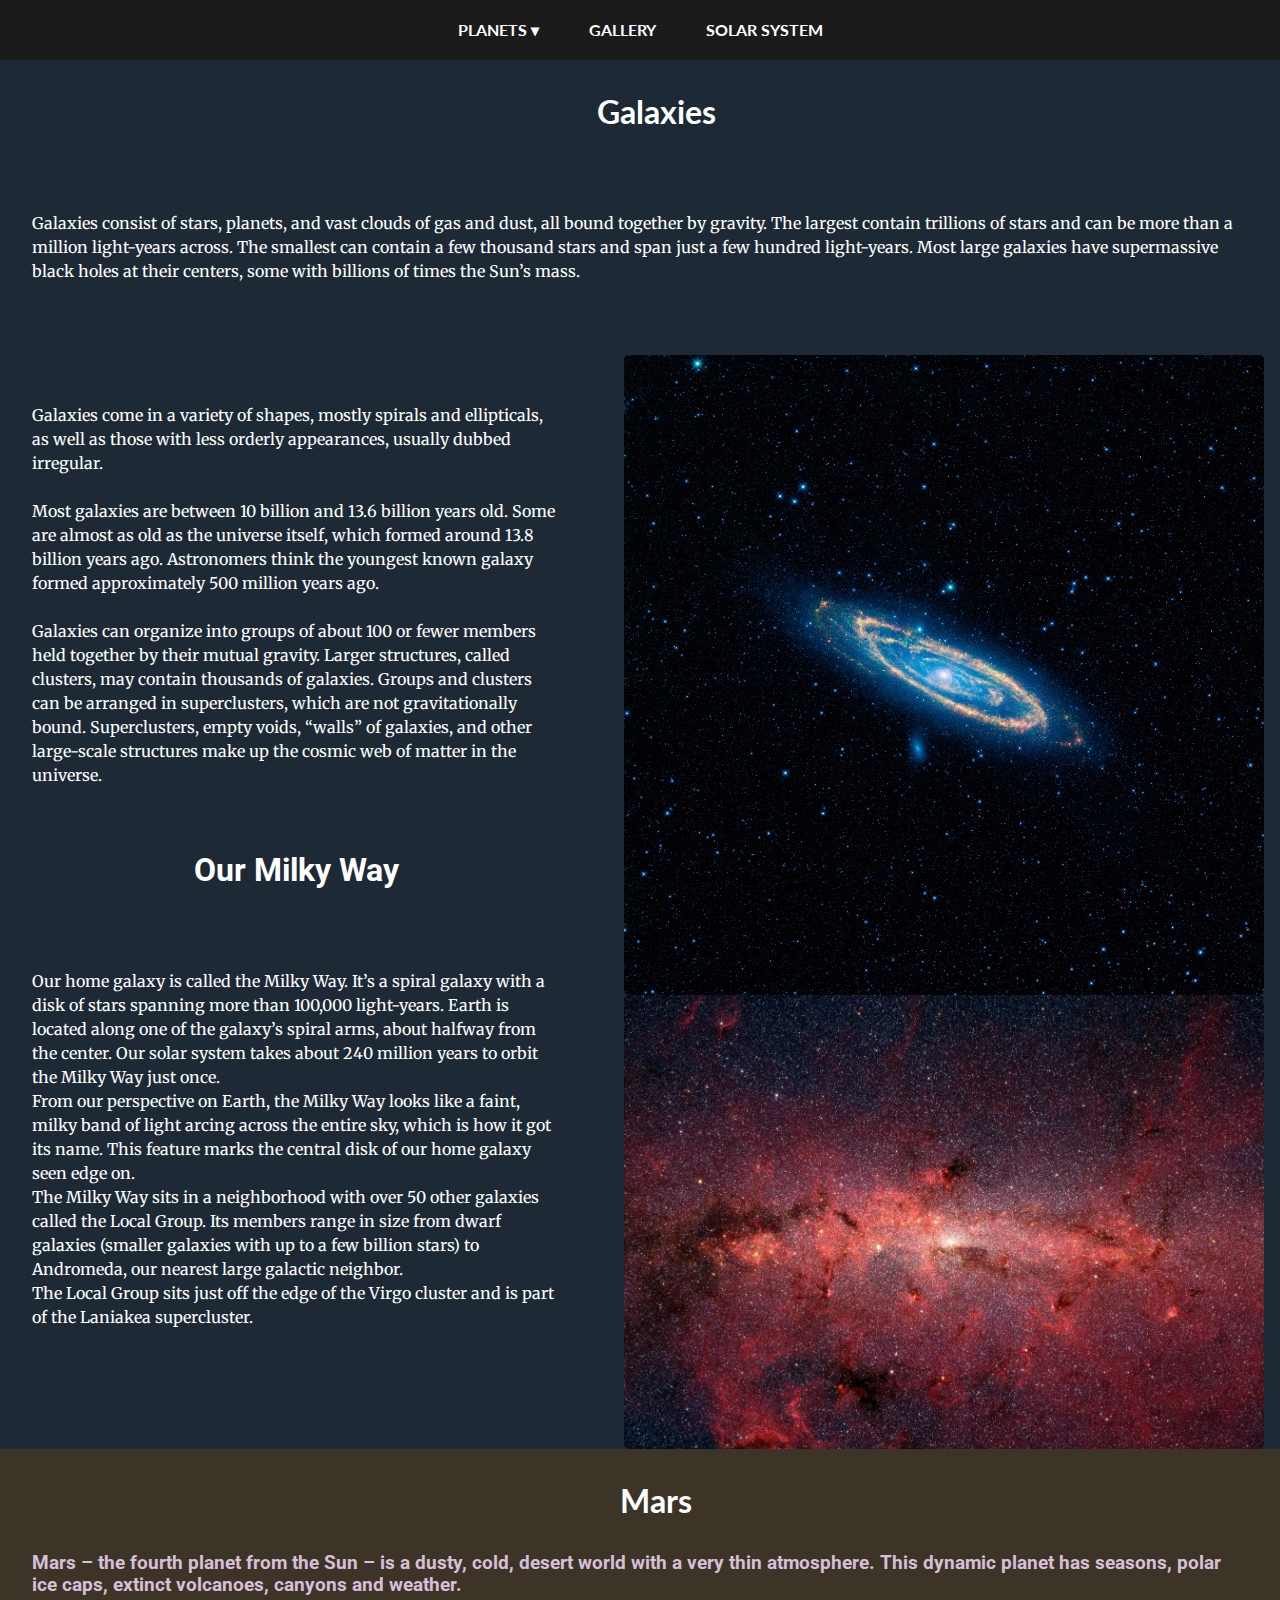
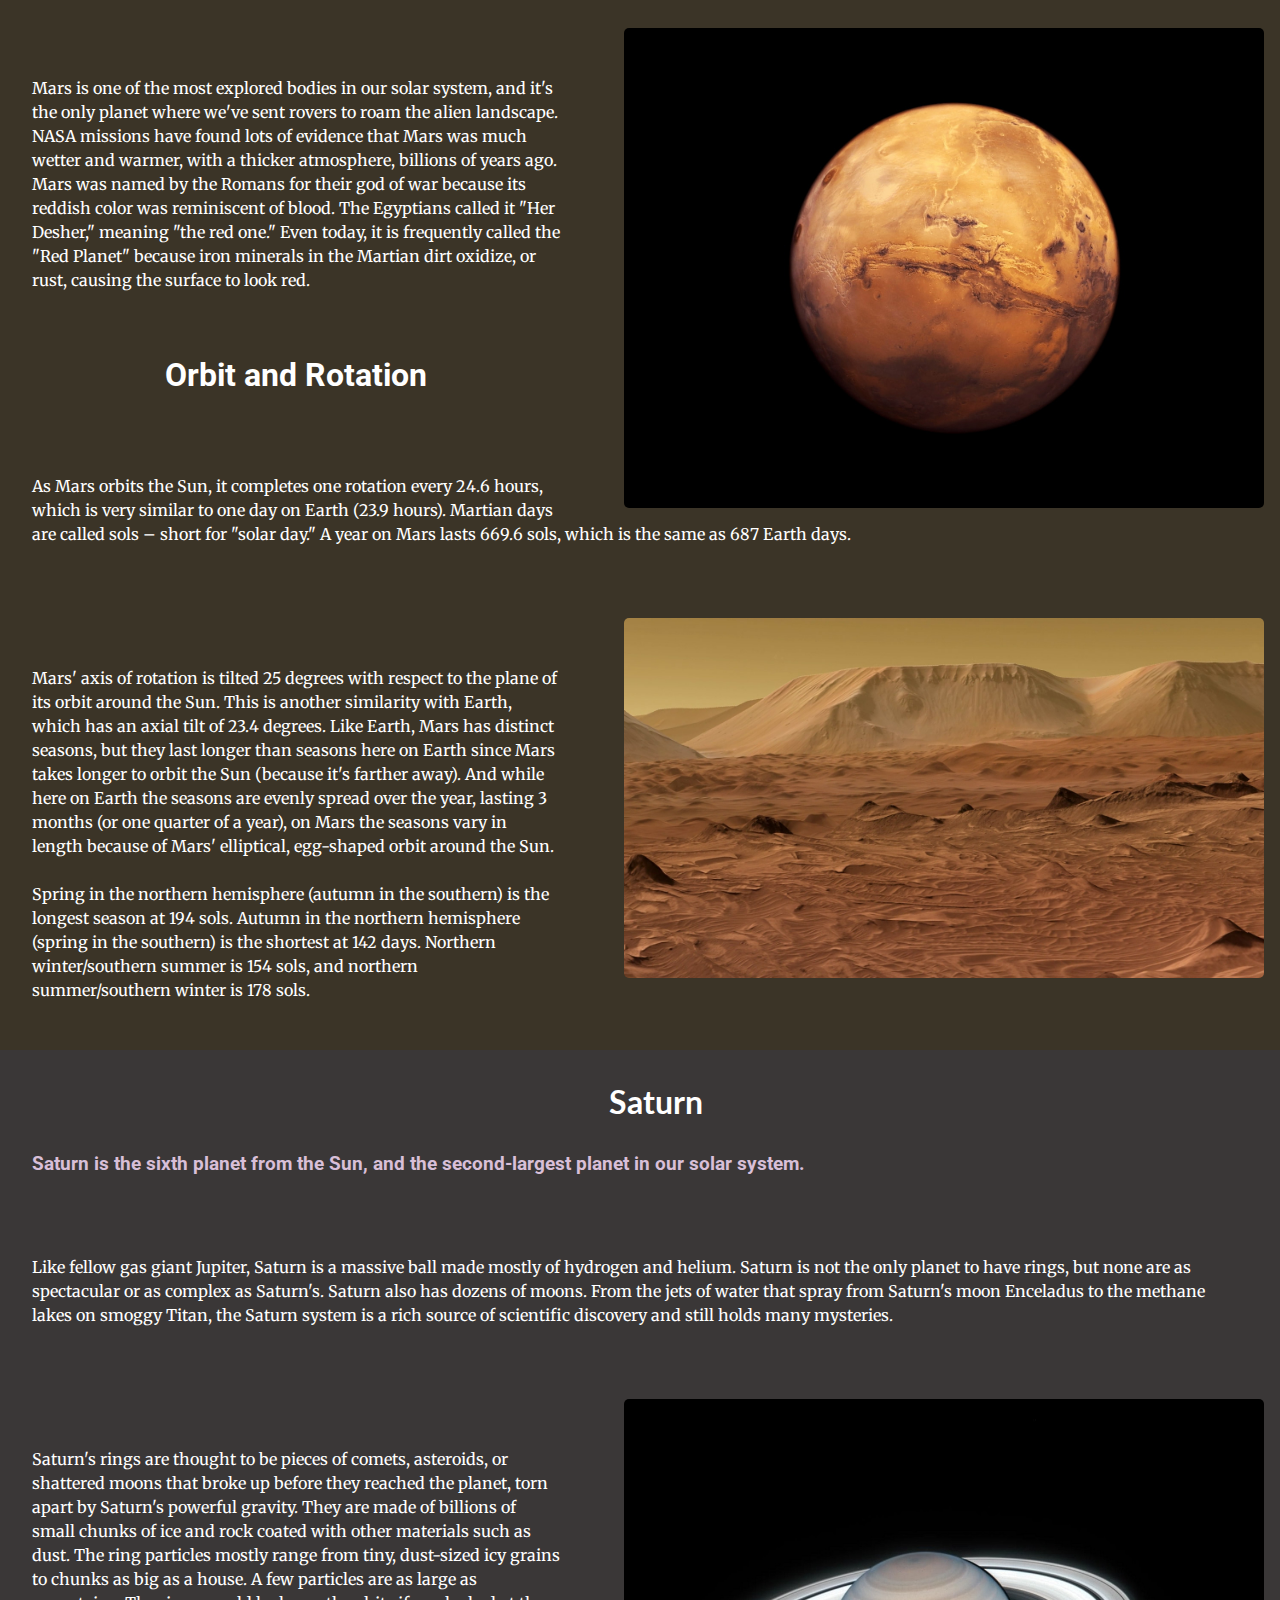
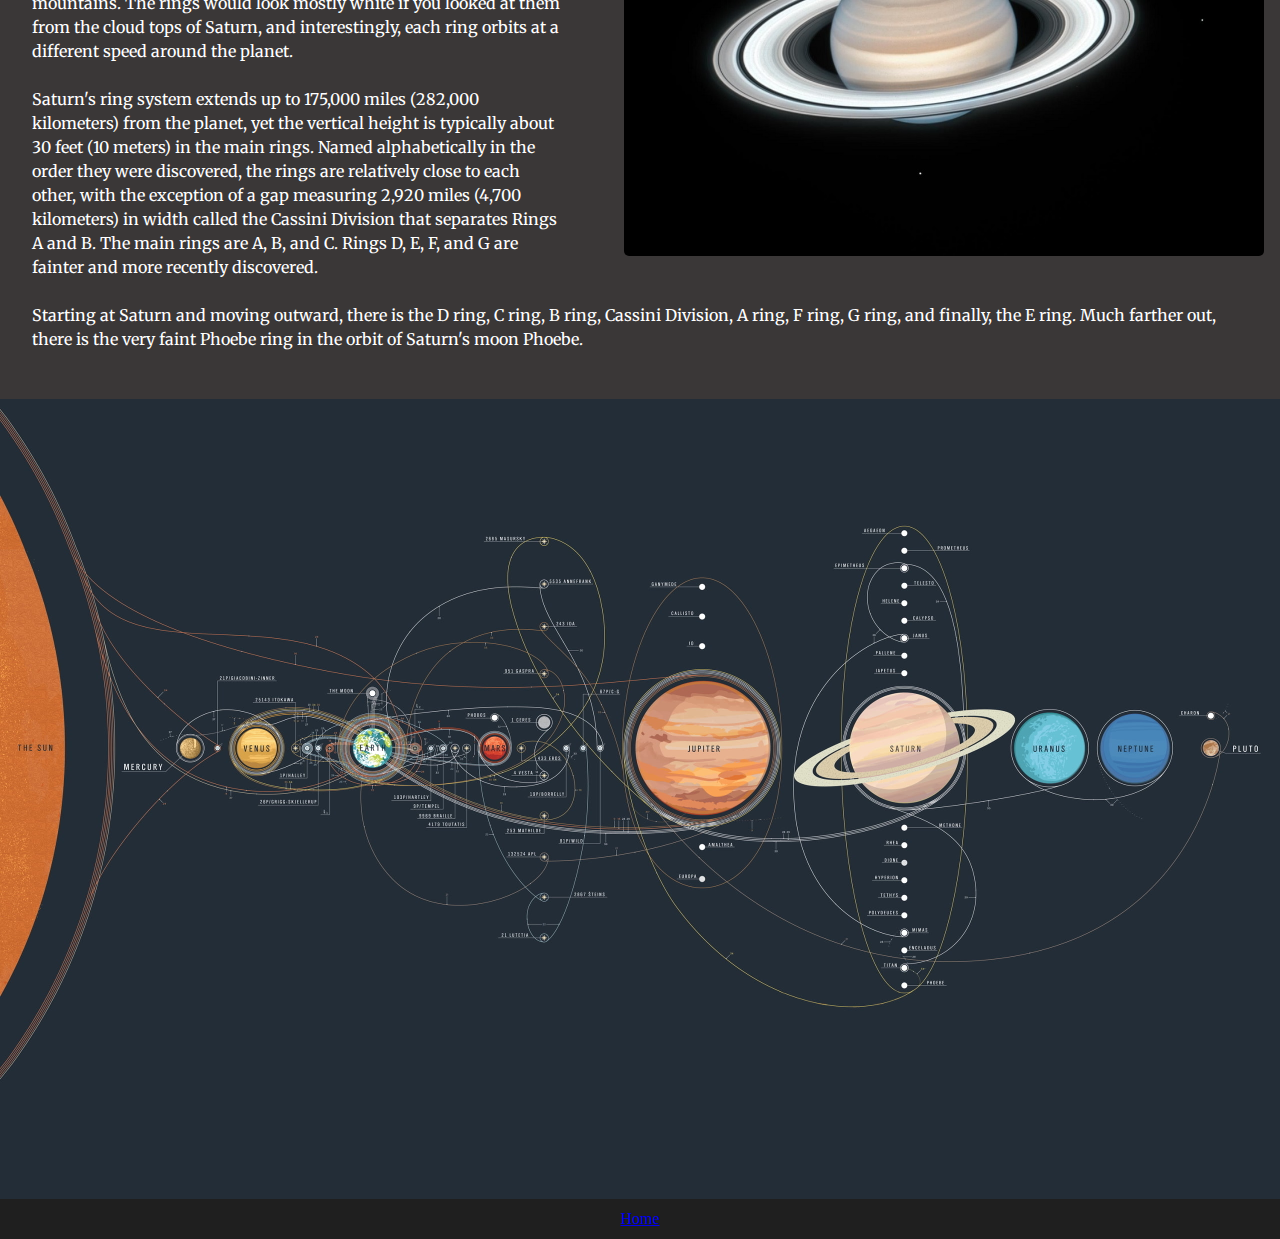
==== commit d8265999: "css" ====
--- a/index.html
+++ b/index.html
@@ -48,8 +48,8 @@
       </nav>
 
       <section id="front">
-        <h1>Galaxies</h1>
         <div class="galaxies">
+          <h1>Galaxies</h1>
           <p>
             Galaxies consist of stars, planets, and vast clouds of gas and dust,
             all bound together by gravity. The largest contain trillions of
@@ -60,8 +60,8 @@
             mass.<br /><br />
           </p>
 
-          <div class="smallpictures">
-            <img src="./images/galaxy2.jpg" alt="galaxy" />
+          <div>
+            <img id="smallpictures" src="./images/galaxy2.jpg" alt="galaxy" />
           </div>
           <p>
             Galaxies come in a variety of shapes, mostly spirals and
@@ -81,8 +81,12 @@
             universe.
           </p>
           <h2>Our Milky Way</h2>
-          <div class="smallpictures">
-            <img src="./images/milkyway.jpeg" alt="milkyway" />
+          <div>
+            <img
+              id="smallpictures"
+              src="./images/milkyway.jpeg"
+              alt="milkyway"
+            />
           </div>
           <div class="milkyway">
             <p>
@@ -113,8 +117,8 @@
             polar ice caps, extinct volcanoes, canyons and weather.</span
           >
         </h3>
-        <div class="smallpictures">
-          <img src="./images/mars2.jpg" alt="planet mars" />
+        <div>
+          <img id="smallpictures" src="./images/mars2.jpg" alt="planet mars" />
         </div>
         <p>
           Mars is one of the most explored bodies in our solar system, and it's
--- a/style.css
+++ b/style.css
@@ -44,7 +44,8 @@
 
 p {
   color: white;
-  padding: 1rem 2rem 3rem 2rem;
+  padding: 2rem 2rem 3rem 2rem;
+  margin-top: 1rem;
   font-family: "Merriweather", serif;
   font-weight: 400;
   font-style: normal;
@@ -163,7 +164,7 @@
 
 #saturn {
   min-height: 40rem;
-  background-color: crimson;
+  background-color: rgb(58, 55, 55);
 }
 
 #gallery {
@@ -218,25 +219,26 @@
 /* -- MEDIA -- */
 /* ----------- */
 
-@media screen and (min-width: 390px) {
+@media screen and (min-width: 391px) {
   .gallery-img {
-    display: flex;
-    flex-direction: row;
-
-    /* flex-wrap: wrap; */
-    margin-inline: 0;
+    /* max-width: 20rem; */
+    flex: 1 1 calc(33.333% - 20px);
+
     /* margin-inline: 0; */
     /* max-width: 20rem; */
     /* flex-wrap: wrap; */
   }
   #gallery-css {
-    /* display: flex;
+    display: flex;
     flex-direction: row;
-    align-items: center; */
+    flex-wrap: wrap;
+    /* align-items: center; */
     /* flex-wrap: wrap; */
     /* max-width: 100%; */
-    width: 100rem;
-    height: 60rem;
+    /* width: 100rem; */
+    /* height: 60em; */
+    max-width: 2000px;
+    gap: 20px;
   }
 
   main {
@@ -244,4 +246,12 @@
     flex-direction: column;
     min-height: 60rem;
   }
-}
+
+  #smallpictures {
+    max-width: 40rem;
+    margin-left: 4em;
+    margin-right: 1em;
+    float: right;
+    border-radius: 5px;
+  }
+}
